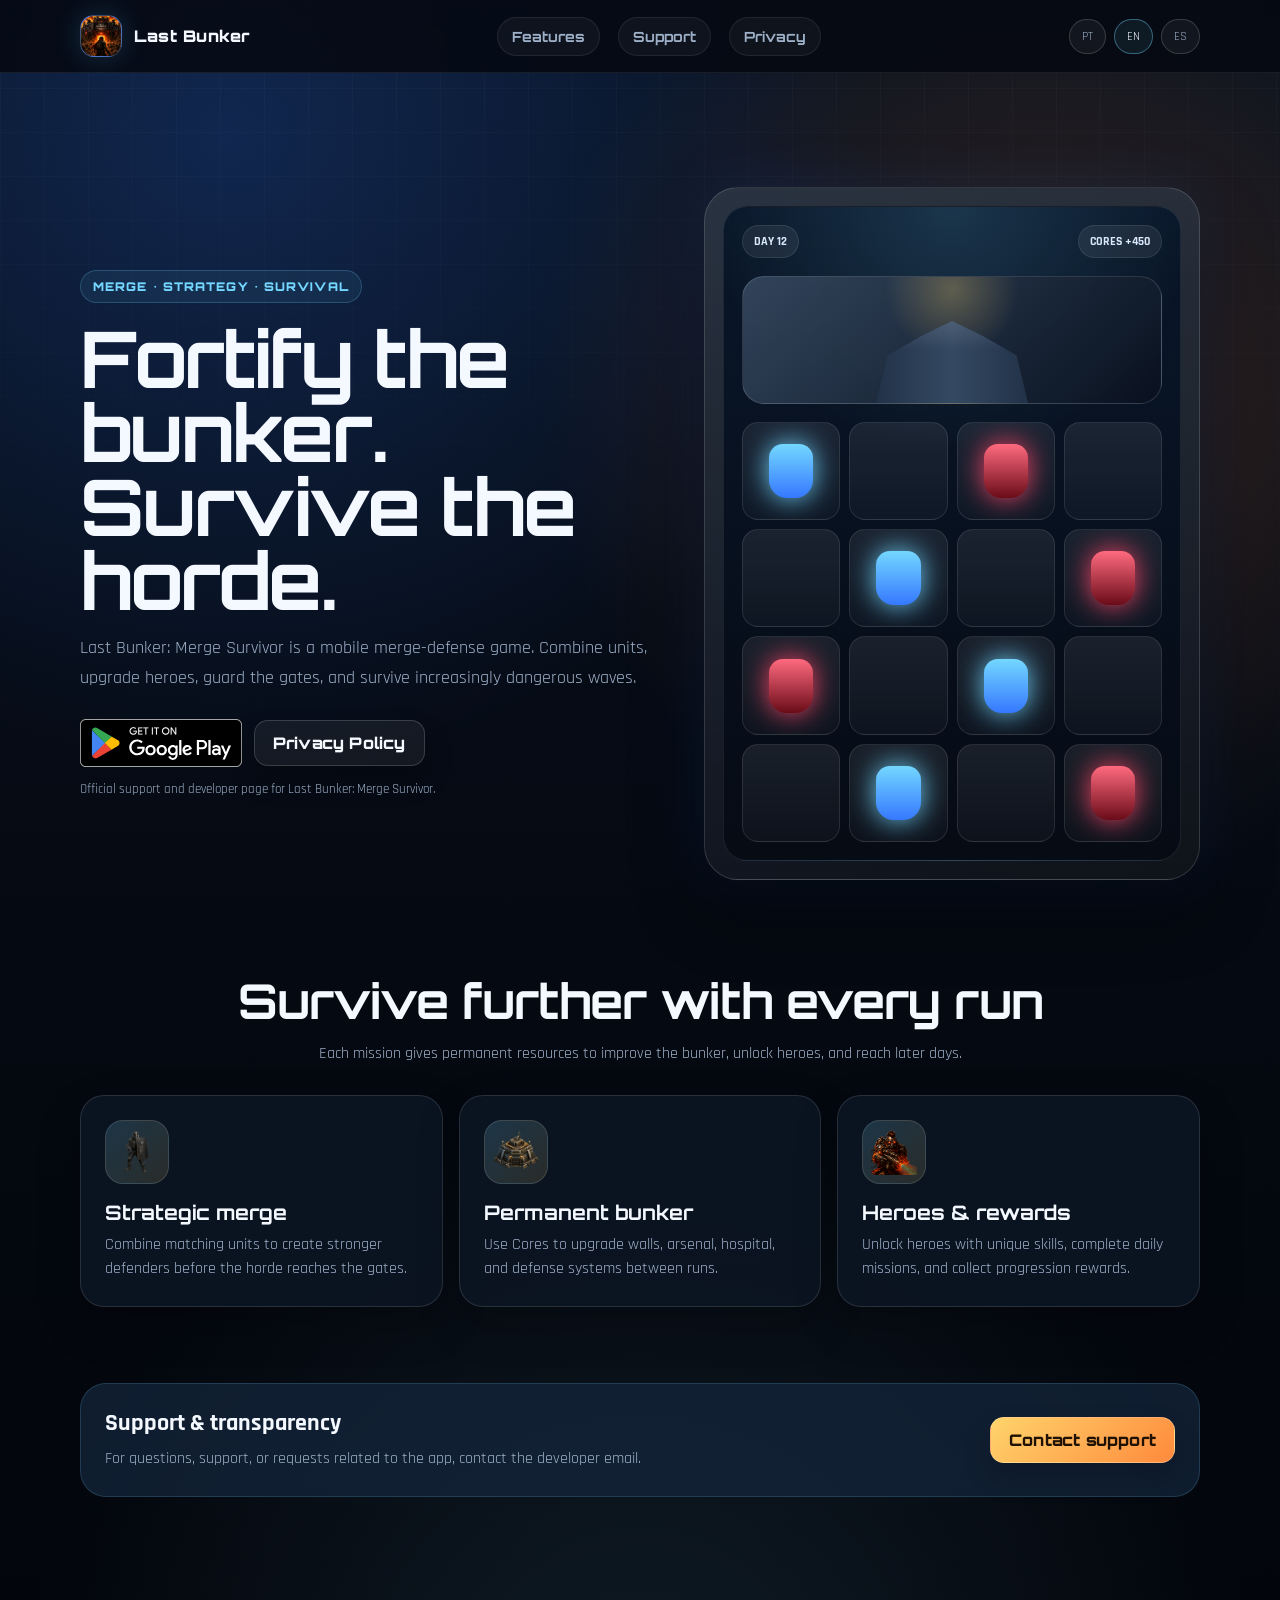
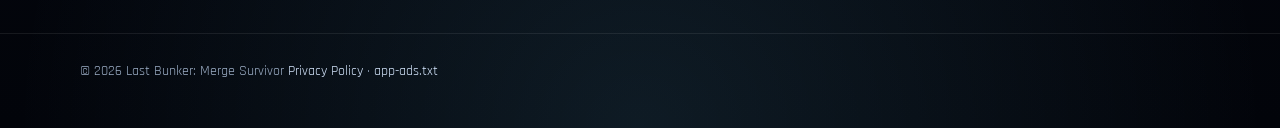
==== es/index.html @ cc48ba1b "fix vercel error" ====
<!doctype html>
<html lang="es">
<head>
  <meta charset="utf-8" />
  <meta name="viewport" content="width=device-width, initial-scale=1" />
  <title>Last Bunker: Merge Survivor</title>
  <meta name="description" content="Last Bunker: Merge Survivor es un juego móvil de defensa merge. Fortalece el búnker, mejora héroes y sobrevive olas de zombis." />
  <meta name="robots" content="index,follow" />
  <meta property="og:title" content="Last Bunker: Merge Survivor" />
  <meta property="og:description" content="Merge, estrategia y defensa de búnker contra hordas de zombis." />
  <meta property="og:type" content="website" />
  <meta name="theme-color" content="#07111f" />
  <link rel="apple-touch-icon" sizes="180x180" href="/assets/favicon/apple-touch-icon.png" />
  <link rel="icon" type="image/png" sizes="32x32" href="/assets/favicon/favicon-32x32.png" />
  <link rel="icon" type="image/png" sizes="16x16" href="/assets/favicon/favicon-16x16.png" />
  <link rel="manifest" href="/assets/favicon/site.webmanifest" />
  <link rel="shortcut icon" href="/assets/favicon/favicon.ico" />
  <link rel="canonical" href="/es" />
  <link rel="alternate" href="/" hreflang="en" />
  <link rel="alternate" href="/pt" hreflang="pt-BR" />
  <link rel="alternate" href="/es" hreflang="es" />
  <link rel="alternate" href="/" hreflang="x-default" />
  <link rel="preconnect" href="https://fonts.googleapis.com">
  <link rel="preconnect" href="https://fonts.gstatic.com" crossorigin>
  <link href="https://fonts.googleapis.com/css2?family=Orbitron:wght@500;700;900&family=Rajdhani:wght@300;400;500;600;700&display=swap" rel="stylesheet">
  <link rel="stylesheet" href="/styles/styles.css">
</head>
<body>
  <header>
    <div class="wrap nav">
      <a class="brand" href="/es">
        <span class="brand-mark" aria-hidden="true">
          <img src="/assets/ic_launcher-playstore.png" alt="Last Bunker logo">
        </span>
        <span>Last Bunker</span>
      </a>
      <nav class="nav-links" aria-label="Navegación">
        <a href="#features">Funciones</a>
        <a href="#support">Soporte</a>
        <a href="/privacy/es">Privacidad</a>
      </nav>
      <div class="lang-switcher" aria-label="Selector de idioma">
        <button type="button" class="lang-btn" data-lang="pt">PT</button>
        <button type="button" class="lang-btn" data-lang="en">EN</button>
        <button type="button" class="lang-btn active" data-lang="es">ES</button>
      </div>
    </div>
  </header>

  <main>
    <section class="hero">
      <div class="wrap hero-grid">
        <div>
          <span class="eyebrow">Merge • Estrategia • Supervivencia</span>
          <h1>Fortalece el búnker. Sobrevive a la horda.</h1>
          <p>
            Last Bunker: Merge Survivor es un juego móvil de defensa y merge. Combina unidades, mejora héroes, protege las puertas y sobrevive olas cada vez más peligrosas.
          </p>
          <div class="cta-row">
            <a class="store-badge" href="https://play.google.com/store/apps/details?id=app.lastbunker" target="_blank" rel="noopener" aria-label="Disponible en Google Play">
              <img src="/assets/GetItOnGooglePlay_Badge_Web_color_Spanish-LATAM.svg" alt="Disponible en Google Play">
            </a>
            <a class="btn" href="/privacy/es">Política de Privacidad</a>
          </div>
          <div class="store-note">
            Página oficial de soporte y desarrollador para Last Bunker: Merge Survivor.
          </div>
        </div>

        <div class="phone-card" aria-label="Vista previa del juego">
          <div class="game-ui">
            <div class="game-top">
              <span class="pill">DÍA 12</span>
              <span class="pill">NÚCLEOS +450</span>
            </div>
            <div class="bunker-panel"></div>
            <div class="grid">
              <div class="cell unit"></div><div class="cell"></div><div class="cell zombie"></div><div class="cell"></div>
              <div class="cell"></div><div class="cell unit"></div><div class="cell"></div><div class="cell zombie"></div>
              <div class="cell zombie"></div><div class="cell"></div><div class="cell unit"></div><div class="cell"></div>
              <div class="cell"></div><div class="cell unit"></div><div class="cell"></div><div class="cell zombie"></div>
            </div>
          </div>
        </div>
      </div>
    </section>

    <section class="features" id="features">
      <div class="wrap">
        <div class="section-title">
          <h2>Sobrevive más lejos en cada partida</h2>
          <p>Cada misión da recursos permanentes para mejorar el búnker, desbloquear héroes y alcanzar días más avanzados.</p>
        </div>
        <div class="cards">
          <article class="card">
            <div class="icon"><img src="/assets/guard.webp" alt="Estrategia"></div>
            <h3>Merge estratégico</h3>
            <p>Combina unidades iguales para crear defensores más fuertes antes de que la horda llegue a las puertas.</p>
          </article>
          <article class="card">
            <div class="icon"><img src="/assets/bunker_level_2.webp" alt="Búnker"></div>
            <h3>Búnker permanente</h3>
            <p>Usa Núcleos para mejorar muros, arsenal, hospital y sistemas de defesa entre partidas.</p>
          </article>
          <article class="card">
            <div class="icon"><img src="/assets/berserker.webp" alt="Héroe"></div>
            <h3>Héroes y recompensas</h3>
            <p>Desbloquea héroes con habilidades únicas, completa misiones diarias y recoge recompensas de progreso.</p>
          </article>
        </div>
      </div>
    </section>

    <section class="compliance" id="support">
      <div class="wrap">
        <div class="compliance-box">
          <div>
            <h2>Soporte y transparencia</h2>
            <p>
              Para preguntas, soporte o solicitudes relacionadas con la aplicación, contacta el correo del desarrollador.
            </p>
          </div>
          <a class="btn btn-primary" href="mailto:vitoramaromoraes@gmail.com">Contactar soporte</a>
        </div>
      </div>
    </section>
  </main>

  <footer>
    <div class="wrap foot">
      <span>© <span id="year"></span> Last Bunker: Merge Survivor</span>
      <span>
        <a href="/privacy/es">Política de Privacidad</a> ·
        <a href="/app-ads.txt">app-ads.txt</a>
      </span>
    </div>
  </footer>

  <script src="/scripts/scripts.js"></script>
</body>
</html>
---- styles/styles.css ----
:root {
  --bg: #050911;
  --panel: rgba(12, 22, 36, .86);
  --panel-2: rgba(20, 36, 58, .78);
  --text: #f4f8ff;
  --muted: #9eb0c8;
  --cyan: #74d7ff;
  --blue: #3578ff;
  --gold: #ffd46b;
  --orange: #ff8a3d;
  --danger: #ff4668;
  --line: rgba(255, 255, 255, .12);
  --shadow: 0 28px 70px rgba(0,0,0,.48);
  --font-display: 'Orbitron', sans-serif;
  --font-text: 'Rajdhani', sans-serif;
}
* { box-sizing: border-box; }
html { scroll-behavior: smooth; }
body {
  margin: 0;
  min-height: 100vh;
  font-family: var(--font-text);
  color: var(--text);
  background:
    radial-gradient(circle at 18% 8%, rgba(53, 120, 255, .22), transparent 34%),
    radial-gradient(circle at 82% 22%, rgba(255, 138, 61, .18), transparent 30%),
    radial-gradient(circle at 50% 100%, rgba(116, 215, 255, .11), transparent 34%),
    linear-gradient(180deg, #07111f 0%, var(--bg) 58%, #02040a 100%);
  overflow-x: hidden;
}
body::before {
  content: "";
  position: fixed;
  inset: 0;
  pointer-events: none;
  background-image:
    linear-gradient(rgba(255,255,255,.035) 1px, transparent 1px),
    linear-gradient(90deg, rgba(255,255,255,.035) 1px, transparent 1px);
  background-size: 44px 44px;
  mask-image: linear-gradient(to bottom, rgba(0,0,0,.75), transparent 70%);
}
a { color: inherit; text-decoration: none; }
.wrap { width: min(1120px, calc(100% - 32px)); margin: 0 auto; }
header {
  position: sticky; top: 0; z-index: 10;
  backdrop-filter: blur(14px);
  background: rgba(5, 9, 17, .86);
  border-bottom: 1px solid rgba(255,255,255,.08);
}
.nav { display: flex; align-items: center; justify-content: space-between; min-height: 72px; gap: 20px; }
.brand { display: flex; align-items: center; gap: 12px; font-weight: 900; letter-spacing: .5px; font-family: var(--font-display); }
.lang-switcher { display: flex; gap: 8px; }
.lang-btn {
  border: 1px solid rgba(255,255,255,.16);
  color: var(--muted);
  background: rgba(255,255,255,.05);
  padding: 9px 12px;
  border-radius: 999px;
  font-size: 12px;
  font-family: var(--font-text);
  cursor: pointer;
  transition: all .18s ease;
}
.lang-btn.active,
.lang-btn:hover {
  color: var(--text);
  border-color: rgba(116,215,255,.4);
  background: rgba(116,215,255,.08);
}
.brand-mark {
  position: relative;
  width: 42px; height: 42px; border-radius: 14px; display: grid; place-items: center;
  background:
    radial-gradient(circle at 50% 35%, rgba(255,212,107,.9), transparent 28%),
    linear-gradient(145deg, rgba(53,120,255,.85), rgba(7,17,31,.95));
  border: 1px solid rgba(255,255,255,.18);
  box-shadow: 0 0 28px rgba(116,215,255,.18);
  overflow: hidden;
}
.brand-mark img {
  position: relative;
  z-index: 1;
  width: 100%;
  height: 100%;
  object-fit: contain;
  display: block;
}
.brand-mark::before {
  content: "";
  position: absolute;
  top: 8px;
  left: 50%;
  transform: translateX(-50%);
  width: 20px;
  height: 22px;
  clip-path: polygon(50% 0, 92% 22%, 82% 100%, 50% 84%, 18% 100%, 8% 22%);
  background: linear-gradient(180deg, var(--gold), var(--orange));
  filter: drop-shadow(0 0 10px rgba(255,212,107,.5));
}
.nav-links { display: flex; align-items: center; gap: 18px; color: var(--muted); font-size: 14px; font-weight: 700; font-family: var(--font-display); }
.nav-links a { color: var(--muted); padding: 10px 14px; border-radius: 999px; border: 1px solid rgba(255,255,255,.08); background: rgba(255,255,255,.04); transition: border-color .18s ease, color .18s ease, background .18s ease; }
.nav-links a:hover { color: var(--text); border-color: rgba(116,215,255,.4); background: rgba(116,215,255,.08); }
main { padding: 28px 0 60px; }
.hero h1, .section-title h2, .card h3, .eyebrow, .btn { font-family: var(--font-display); }
.btn {
  display: inline-flex; align-items: center; justify-content: center; min-height: 46px;
  padding: 0 18px; border-radius: 14px; border: 1px solid rgba(255,255,255,.16);
  background: rgba(255,255,255,.06); color: var(--text); font-weight: 850; letter-spacing: .2px;
  box-shadow: 0 14px 28px rgba(0,0,0,.18);
  transition: transform .18s ease, filter .18s ease;
}
.btn-primary { background: linear-gradient(135deg, var(--gold), var(--orange)); color: #201203; border-color: rgba(255,255,255,.24); }
.btn-primary:hover { filter: brightness(1.08); transform: translateY(-1px); }
.btn:hover { transform: translateY(-1px); }
.hero { padding: 86px 0 56px; position: relative; }
.hero-grid { display: grid; grid-template-columns: 1.08fr .92fr; gap: 42px; align-items: center; }
.eyebrow {
  display: inline-flex; align-items: center; gap: 8px; color: var(--cyan);
  background: rgba(116,215,255,.08); border: 1px solid rgba(116,215,255,.22);
  padding: 8px 12px; border-radius: 999px; font-size: 12px; font-weight: 900; letter-spacing: 1.1px; text-transform: uppercase;
}
h1 { margin: 18px 0 16px; font-size: clamp(42px, 7vw, 78px); line-height: .95; letter-spacing: -2.2px; max-width: 820px; }
.hero p { margin: 0 0 26px; max-width: 660px; color: var(--muted); font-size: 18px; line-height: 1.65; }
.cta-row { display: flex; flex-wrap: wrap; gap: 12px; align-items: center; }
.store-badge img { height: 48px; display: block; }
@media (max-width: 520px) {
  .store-badge img { height: 40px; }
}
.store-note { color: var(--muted); font-size: 13px; margin-top: 14px; }
.phone-card {
  position: relative; min-height: 520px; border-radius: 34px; padding: 18px;
  background:
    linear-gradient(180deg, rgba(255,255,255,.12), rgba(255,255,255,.04)),
    linear-gradient(145deg, rgba(11, 22, 38, .94), rgba(5, 9, 17, .96));
  border: 1px solid rgba(255,255,255,.14);
  box-shadow: var(--shadow), 0 0 60px rgba(53,120,255,.15);
  overflow: hidden;
}
.phone-card::before { content: ""; position: absolute; inset: 18px; border-radius: 24px; border: 1px solid rgba(116,215,255,.16); pointer-events: none; }
.game-ui {
  position: relative; height: 100%; min-height: 484px; border-radius: 24px; padding: 18px;
  background:
    radial-gradient(circle at 50% 0%, rgba(116,215,255,.16), transparent 35%),
    linear-gradient(180deg, #091629, #060b14);
  border: 1px solid rgba(255,255,255,.08);
}
.game-top { display: flex; justify-content: space-between; gap: 12px; margin-bottom: 18px; }
.pill { border-radius: 999px; padding: 8px 11px; background: rgba(255,255,255,.07); border: 1px solid rgba(255,255,255,.09); color: #dbe9ff; font-size: 12px; font-weight: 900; }
.bunker-panel {
  border-radius: 22px; min-height: 128px;
  background:
    radial-gradient(circle at 50% 10%, rgba(255,212,107,.28), transparent 28%),
    linear-gradient(135deg, rgba(54, 73, 96, .9), rgba(9, 17, 31, .96));
  border: 1px solid rgba(255,255,255,.14); margin-bottom: 18px; position: relative; overflow: hidden;
}
.bunker-panel::before {
  content: ""; position: absolute; left: 50%; bottom: 0; width: 190px; height: 82px; transform: translateX(-50%);
  background:
    linear-gradient(180deg, rgba(255,255,255,.12), transparent 35%),
    linear-gradient(90deg, #1d2d42, #344962, #1d2d42);
  clip-path: polygon(10% 100%, 16% 42%, 34% 18%, 50% 0, 66% 18%, 84% 42%, 90% 100%);
  filter: drop-shadow(0 0 18px rgba(116,215,255,.16));
}
.grid { display: grid; grid-template-columns: repeat(4, 1fr); gap: 9px; }
.cell {
  aspect-ratio: 1; border-radius: 16px;
  background: linear-gradient(180deg, rgba(255,255,255,.08), rgba(255,255,255,.03));
  border: 1px solid rgba(255,255,255,.1); display: grid; place-items: center; position: relative; overflow: hidden;
}
.unit::before, .zombie::before { content: ""; width: 46%; height: 56%; border-radius: 14px 14px 18px 18px; display: block; filter: drop-shadow(0 0 14px currentColor); }
.unit::before { background: linear-gradient(180deg, #74d7ff, #3578ff); color: #74d7ff; }
.zombie::before { background: linear-gradient(180deg, #ff6a7f, #6a0c18); color: #ff4668; }
.features { padding: 34px 0 56px; }
.section-title { text-align: center; margin-bottom: 28px; }
.section-title h2 { font-size: clamp(30px, 4vw, 48px); margin: 0 0 10px; letter-spacing: -1px; }
.section-title p { margin: 0 auto; max-width: 700px; color: var(--muted); line-height: 1.6; }
.cards { display: grid; grid-template-columns: repeat(3, 1fr); gap: 16px; }
.card { background: var(--panel); border: 1px solid var(--line); border-radius: 24px; padding: 24px; box-shadow: 0 18px 44px rgba(0,0,0,.22); }
.icon {
  width: 64px; height: 64px; border-radius: 18px; place-items: center; margin-bottom: 16px;
  background: linear-gradient(135deg, rgba(116,215,255,.18), rgba(255,212,107,.13));
  border: 1px solid rgba(255,255,255,.12); color: var(--gold); font-size: 24px;
  padding: 8px;
}
.icon img { width: 100%; height: 100%; object-fit: contain; }
.card h3 { margin: 0 0 8px; font-size: 20px; }
.card p { margin: 0; color: var(--muted); line-height: 1.55; }
.compliance { padding: 20px 0 76px; }
.compliance-box {
  background: var(--panel-2); border: 1px solid rgba(116,215,255,.16); border-radius: 26px; padding: 24px;
  display: grid; grid-template-columns: 1fr auto; gap: 20px; align-items: center;
}
.compliance-box h2 { margin: 0 0 8px; }
.compliance-box p { margin: 0; color: var(--muted); line-height: 1.6; }
.section { background: linear-gradient(180deg, rgba(11,24,48,.96), rgba(7,16,32,.96)); border: 1px solid rgba(255,255,255,.12); border-radius: 24px; padding: 28px; margin: 18px 0; box-shadow: 0 28px 70px rgba(0,0,0,.28); }
.notice { border-left: 4px solid var(--gold); padding: 16px 18px; background: rgba(245,200,66,.08); border-radius: 14px; color: var(--muted); margin: 18px 0; }
.footer-wrap { display: flex; justify-content: space-between; align-items: center; gap: 16px; flex-wrap: wrap; }
footer { border-top: 1px solid rgba(255,255,255,.08); color: var(--muted); padding: 28px 0 48px; font-size: 14px; }
footer a { color: #d7e8ff; }
@media (max-width: 860px) {
  .hero-grid, .cards, .compliance-box { grid-template-columns: 1fr; }
  .phone-card { min-height: 470px; }
  .hero { padding-top: 58px; }
  .wrap { width: min(100%, calc(100% - 24px)); }
  .nav { flex-direction: column; align-items: stretch; gap: 12px; }
  .nav-links {
    display: flex;
    flex-wrap: wrap;
    gap: 10px;
    width: 100%;
    padding: 0;
    margin: 0;
  }
  .nav-links a {
    display: inline-flex;
    align-items: center;
    justify-content: center;
    padding: 10px 14px;
    border-radius: 999px;
    background: rgba(255,255,255,.04);
    color: var(--muted);
    font-size: 13px;
  }
  .lang-switcher {
    width: 100%;
    justify-content: flex-start;
  }
  .lang-btn { width: auto; }
  .nav .brand { width: 100%; justify-content: space-between; }
  .footer-wrap { flex-direction: column; align-items: flex-start; }
}
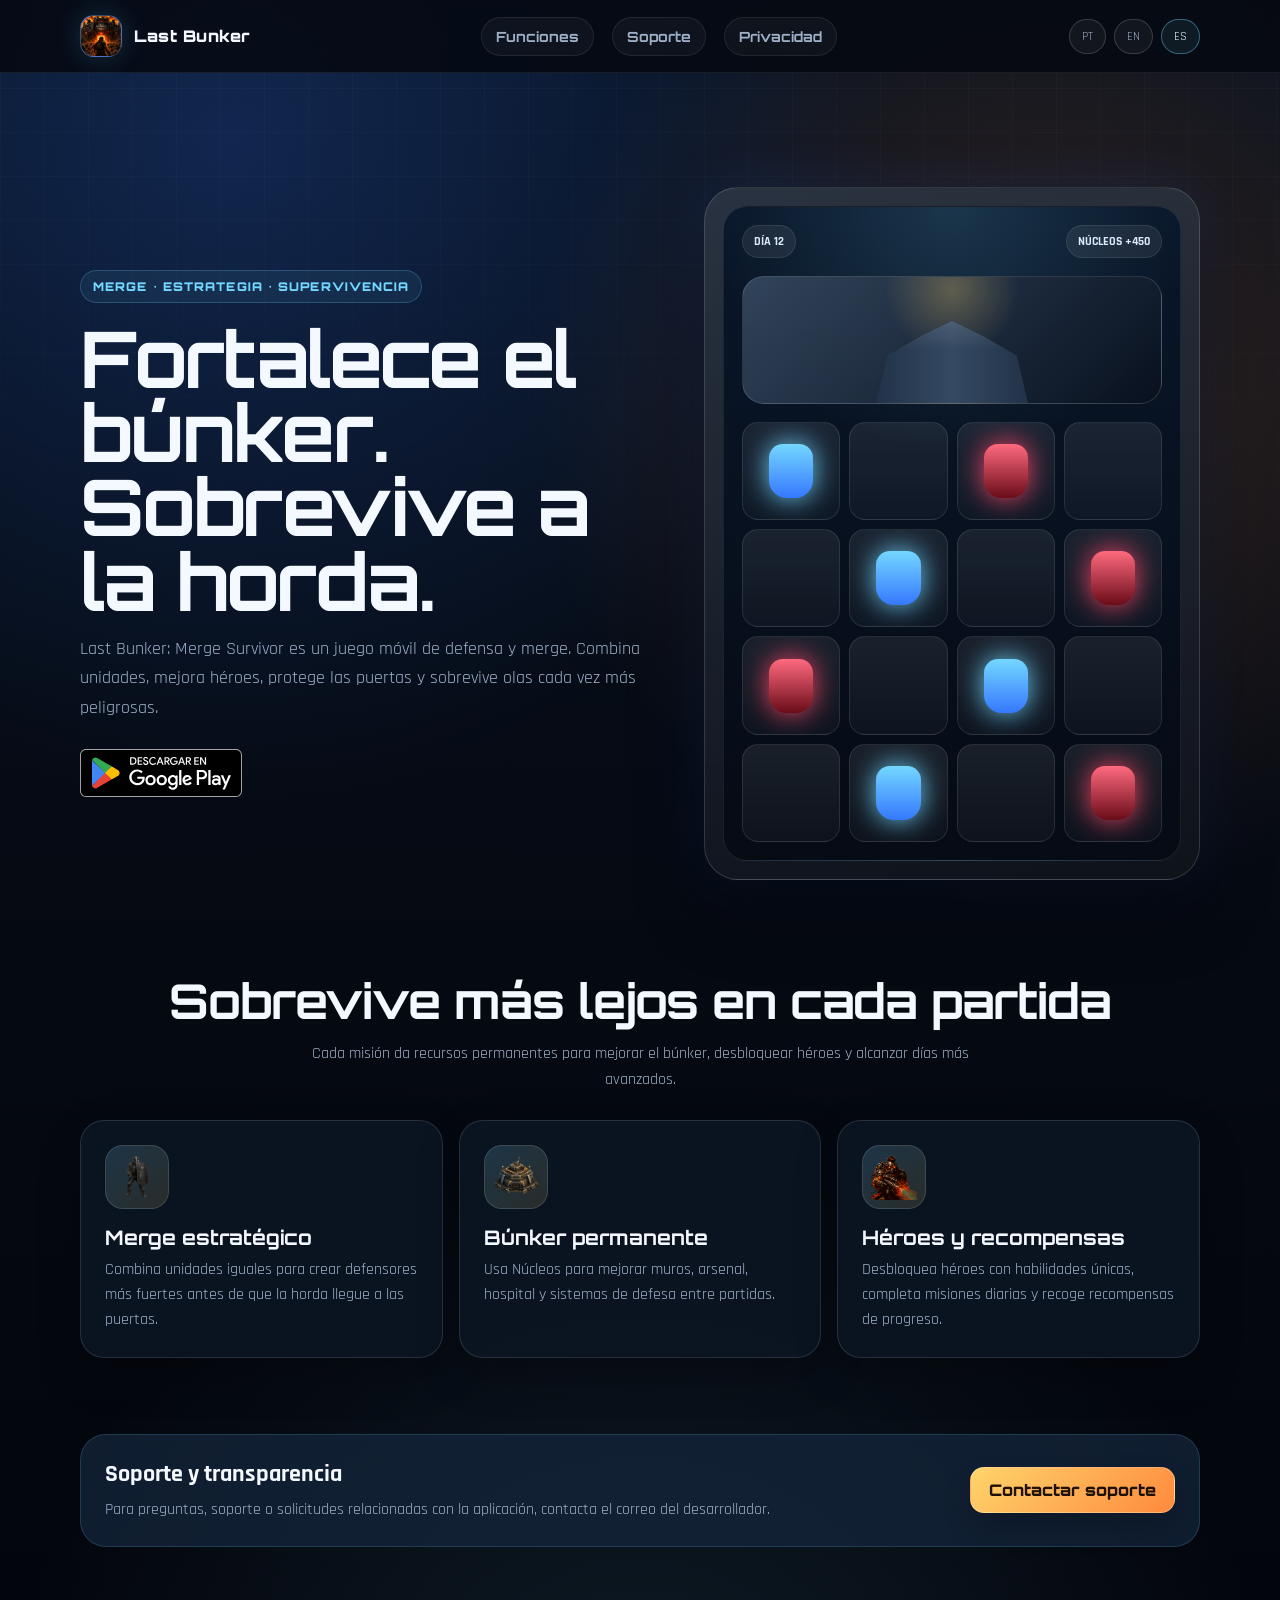
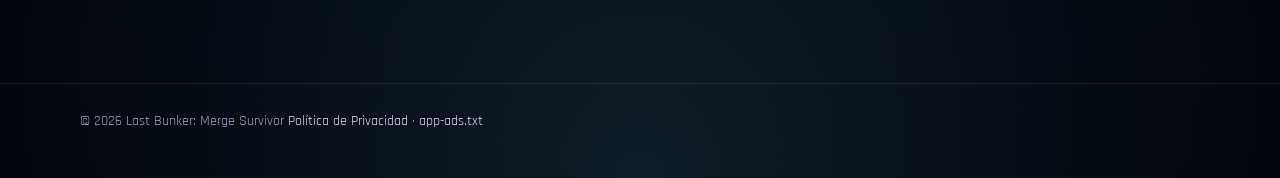
==== commit 0b3b77ec: "fixes" ====
--- a/es/index.html
+++ b/es/index.html
@@ -60,10 +60,6 @@
             <a class="store-badge" href="https://play.google.com/store/apps/details?id=app.lastbunker" target="_blank" rel="noopener" aria-label="Disponible en Google Play">
               <img src="/assets/GetItOnGooglePlay_Badge_Web_color_Spanish-LATAM.svg" alt="Disponible en Google Play">
             </a>
-            <a class="btn" href="/privacy/es">Política de Privacidad</a>
-          </div>
-          <div class="store-note">
-            Página oficial de soporte y desarrollador para Last Bunker: Merge Survivor.
           </div>
         </div>
 
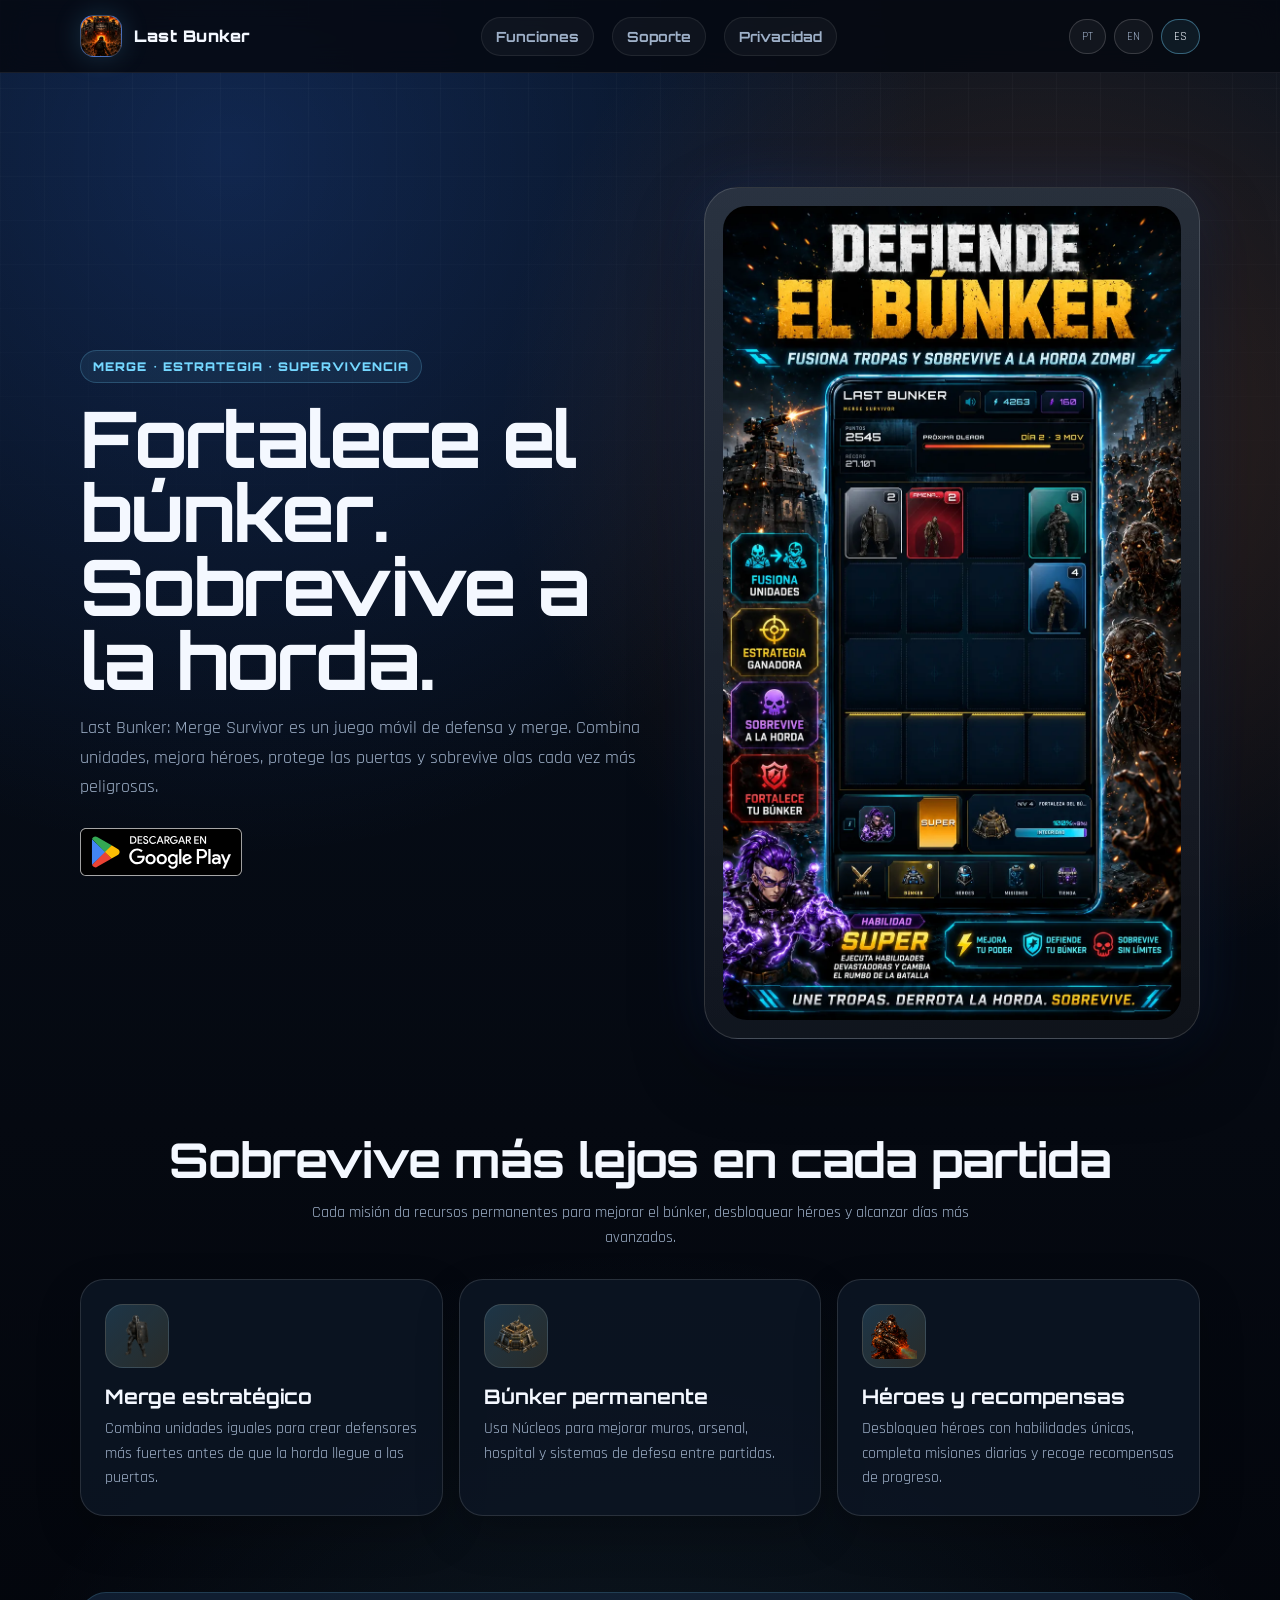
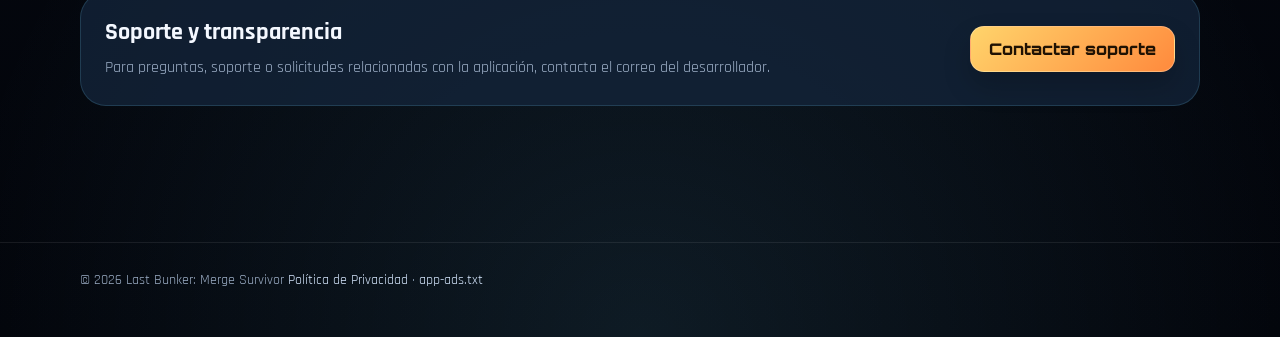
==== commit fe138f83: "new images" ====
--- a/es/index.html
+++ b/es/index.html
@@ -64,19 +64,7 @@
         </div>
 
         <div class="phone-card" aria-label="Vista previa del juego">
-          <div class="game-ui">
-            <div class="game-top">
-              <span class="pill">DÍA 12</span>
-              <span class="pill">NÚCLEOS +450</span>
-            </div>
-            <div class="bunker-panel"></div>
-            <div class="grid">
-              <div class="cell unit"></div><div class="cell"></div><div class="cell zombie"></div><div class="cell"></div>
-              <div class="cell"></div><div class="cell unit"></div><div class="cell"></div><div class="cell zombie"></div>
-              <div class="cell zombie"></div><div class="cell"></div><div class="cell unit"></div><div class="cell"></div>
-              <div class="cell"></div><div class="cell unit"></div><div class="cell"></div><div class="cell zombie"></div>
-            </div>
-          </div>
+            <img src="/assets/screenshots/es.webp" alt="Captura de pantalla del juego">
         </div>
       </div>
     </section>
--- a/styles/styles.css
+++ b/styles/styles.css
@@ -136,40 +136,14 @@
   box-shadow: var(--shadow), 0 0 60px rgba(53,120,255,.15);
   overflow: hidden;
 }
-.phone-card::before { content: ""; position: absolute; inset: 18px; border-radius: 24px; border: 1px solid rgba(116,215,255,.16); pointer-events: none; }
-.game-ui {
-  position: relative; height: 100%; min-height: 484px; border-radius: 24px; padding: 18px;
-  background:
-    radial-gradient(circle at 50% 0%, rgba(116,215,255,.16), transparent 35%),
-    linear-gradient(180deg, #091629, #060b14);
-  border: 1px solid rgba(255,255,255,.08);
-}
-.game-top { display: flex; justify-content: space-between; gap: 12px; margin-bottom: 18px; }
-.pill { border-radius: 999px; padding: 8px 11px; background: rgba(255,255,255,.07); border: 1px solid rgba(255,255,255,.09); color: #dbe9ff; font-size: 12px; font-weight: 900; }
-.bunker-panel {
-  border-radius: 22px; min-height: 128px;
-  background:
-    radial-gradient(circle at 50% 10%, rgba(255,212,107,.28), transparent 28%),
-    linear-gradient(135deg, rgba(54, 73, 96, .9), rgba(9, 17, 31, .96));
-  border: 1px solid rgba(255,255,255,.14); margin-bottom: 18px; position: relative; overflow: hidden;
-}
-.bunker-panel::before {
-  content: ""; position: absolute; left: 50%; bottom: 0; width: 190px; height: 82px; transform: translateX(-50%);
-  background:
-    linear-gradient(180deg, rgba(255,255,255,.12), transparent 35%),
-    linear-gradient(90deg, #1d2d42, #344962, #1d2d42);
-  clip-path: polygon(10% 100%, 16% 42%, 34% 18%, 50% 0, 66% 18%, 84% 42%, 90% 100%);
-  filter: drop-shadow(0 0 18px rgba(116,215,255,.16));
-}
-.grid { display: grid; grid-template-columns: repeat(4, 1fr); gap: 9px; }
-.cell {
-  aspect-ratio: 1; border-radius: 16px;
-  background: linear-gradient(180deg, rgba(255,255,255,.08), rgba(255,255,255,.03));
-  border: 1px solid rgba(255,255,255,.1); display: grid; place-items: center; position: relative; overflow: hidden;
-}
-.unit::before, .zombie::before { content: ""; width: 46%; height: 56%; border-radius: 14px 14px 18px 18px; display: block; filter: drop-shadow(0 0 14px currentColor); }
-.unit::before { background: linear-gradient(180deg, #74d7ff, #3578ff); color: #74d7ff; }
-.zombie::before { background: linear-gradient(180deg, #ff6a7f, #6a0c18); color: #ff4668; }
+.phone-card img {
+  position: relative; border-radius: 24px;
+  z-index: 1;
+  width: 100%;
+  height: 100%;
+  object-fit: contain;
+  display: block;
+}
 .features { padding: 34px 0 56px; }
 .section-title { text-align: center; margin-bottom: 28px; }
 .section-title h2 { font-size: clamp(30px, 4vw, 48px); margin: 0 0 10px; letter-spacing: -1px; }
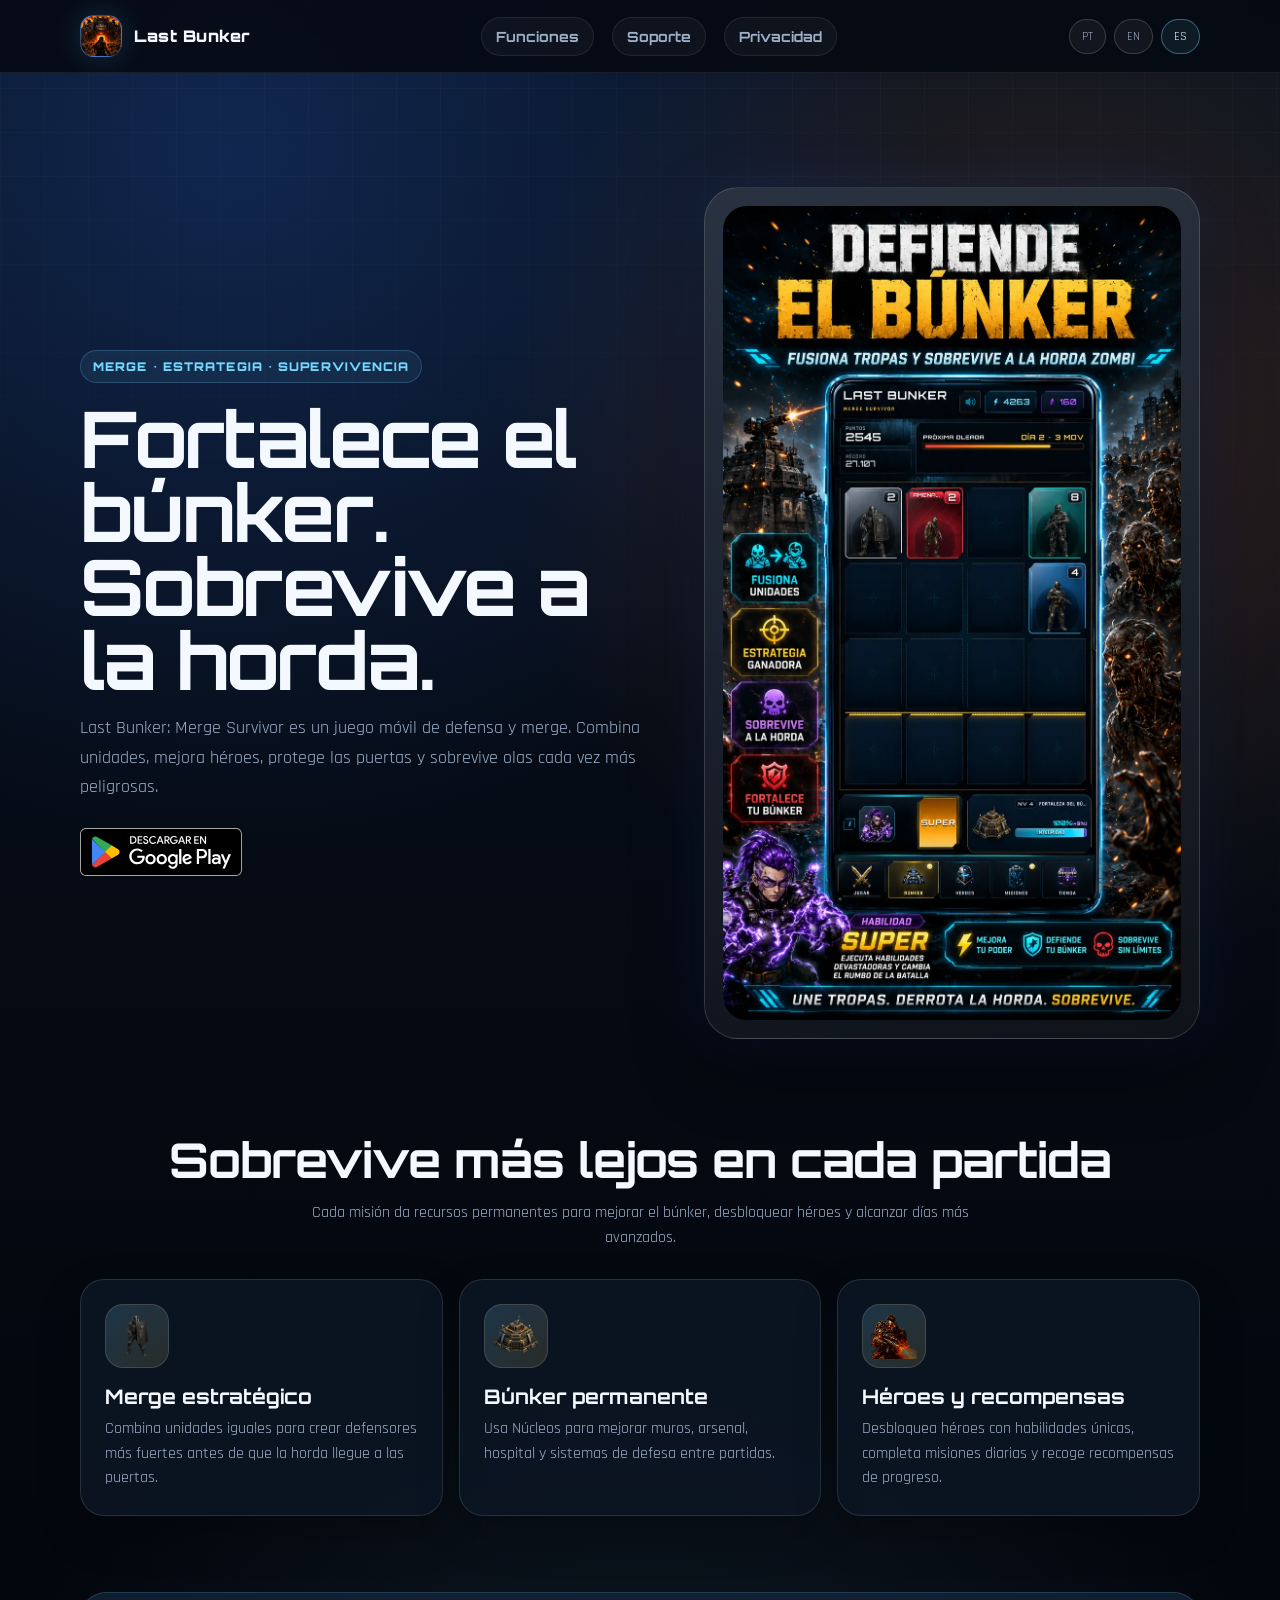
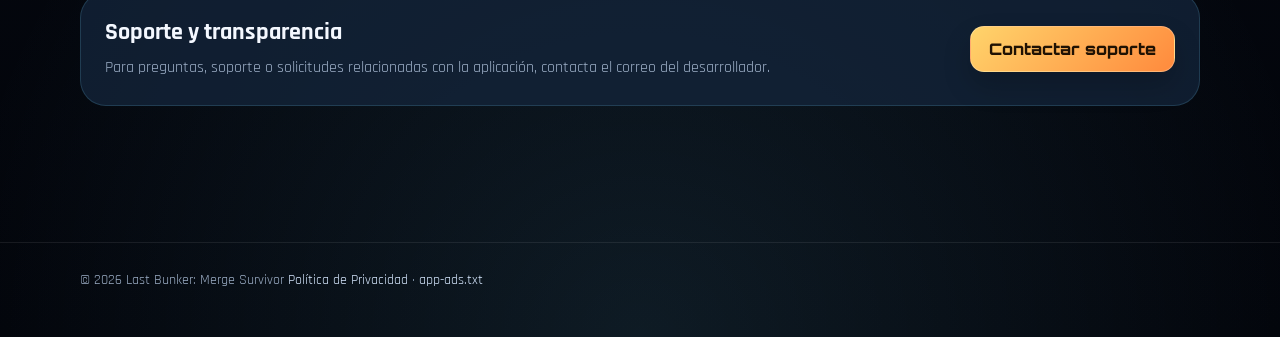
==== commit f171d9c6: "compress imagens" ====
--- a/es/index.html
+++ b/es/index.html
@@ -30,7 +30,7 @@
     <div class="wrap nav">
       <a class="brand" href="/es">
         <span class="brand-mark" aria-hidden="true">
-          <img src="/assets/ic_launcher-playstore.png" alt="Last Bunker logo">
+          <img src="/assets/ic_launcher-playstore.webp" alt="Last Bunker logo">
         </span>
         <span>Last Bunker</span>
       </a>
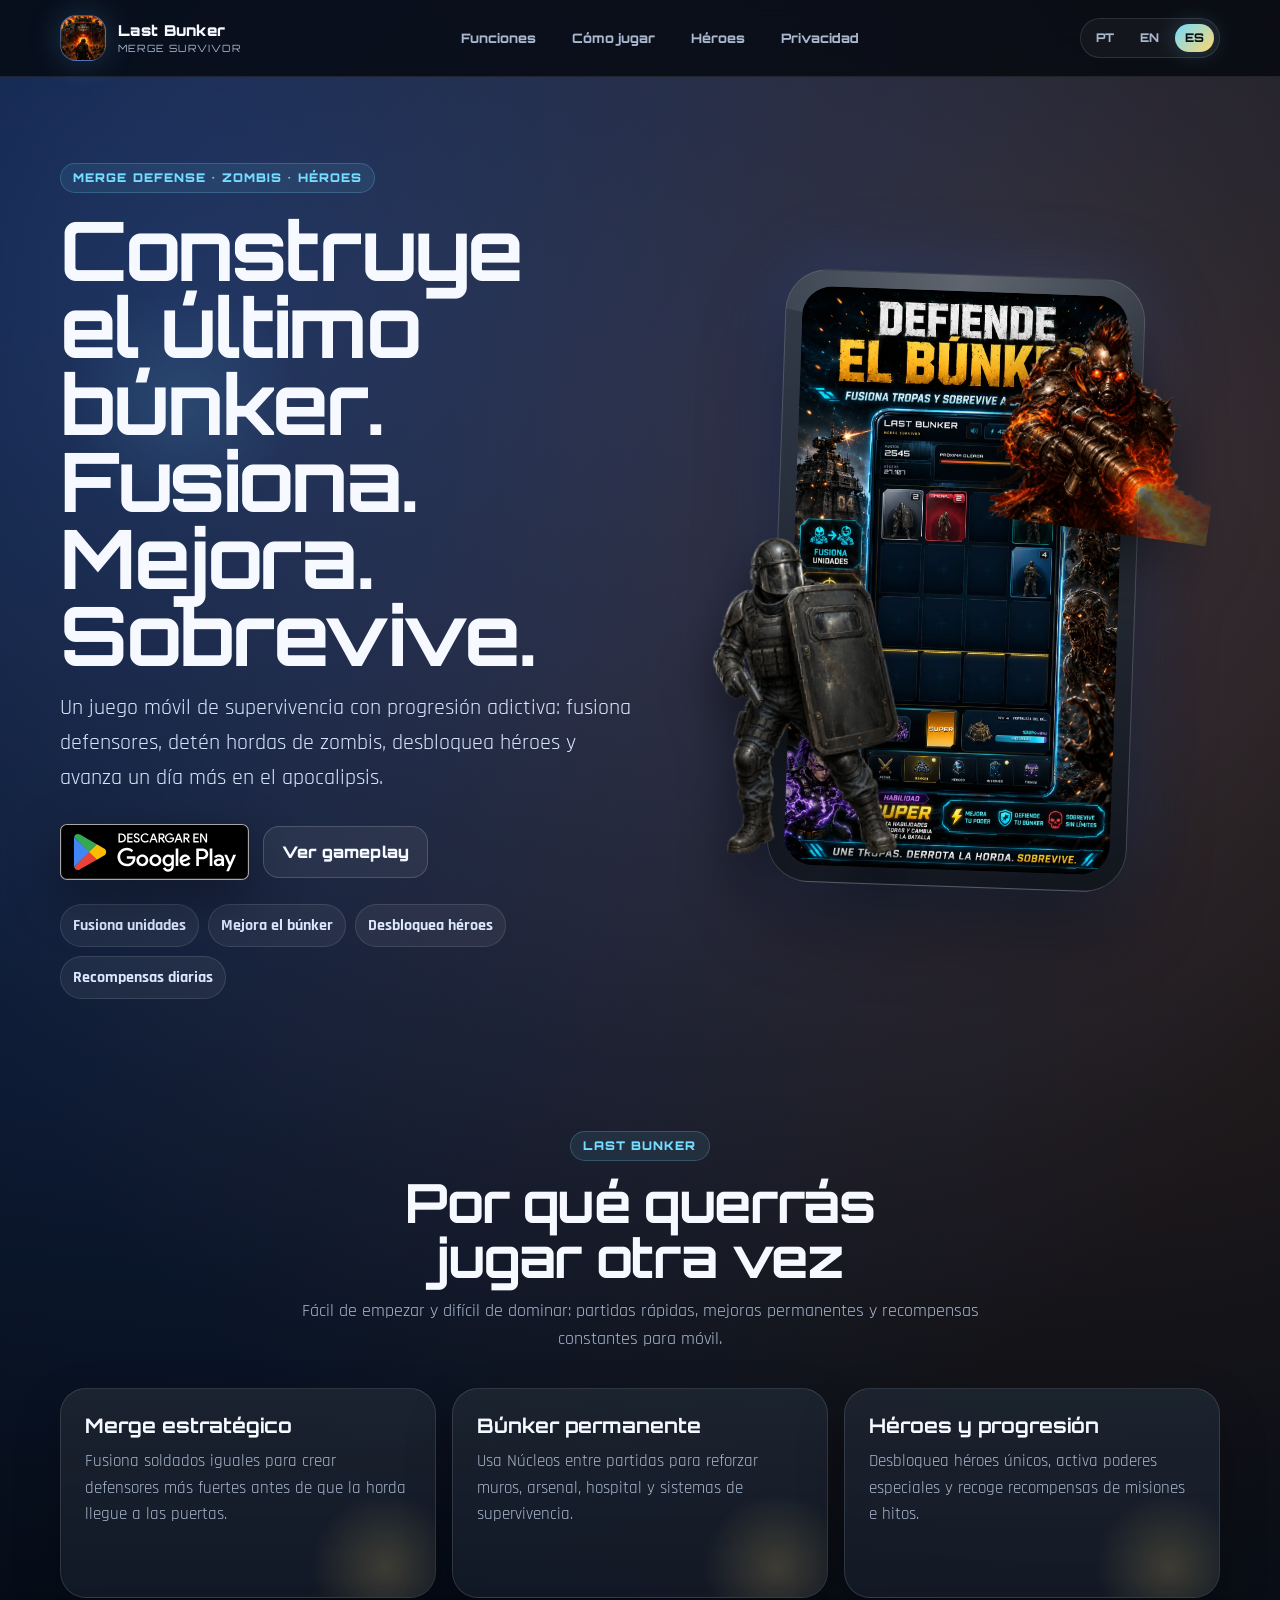
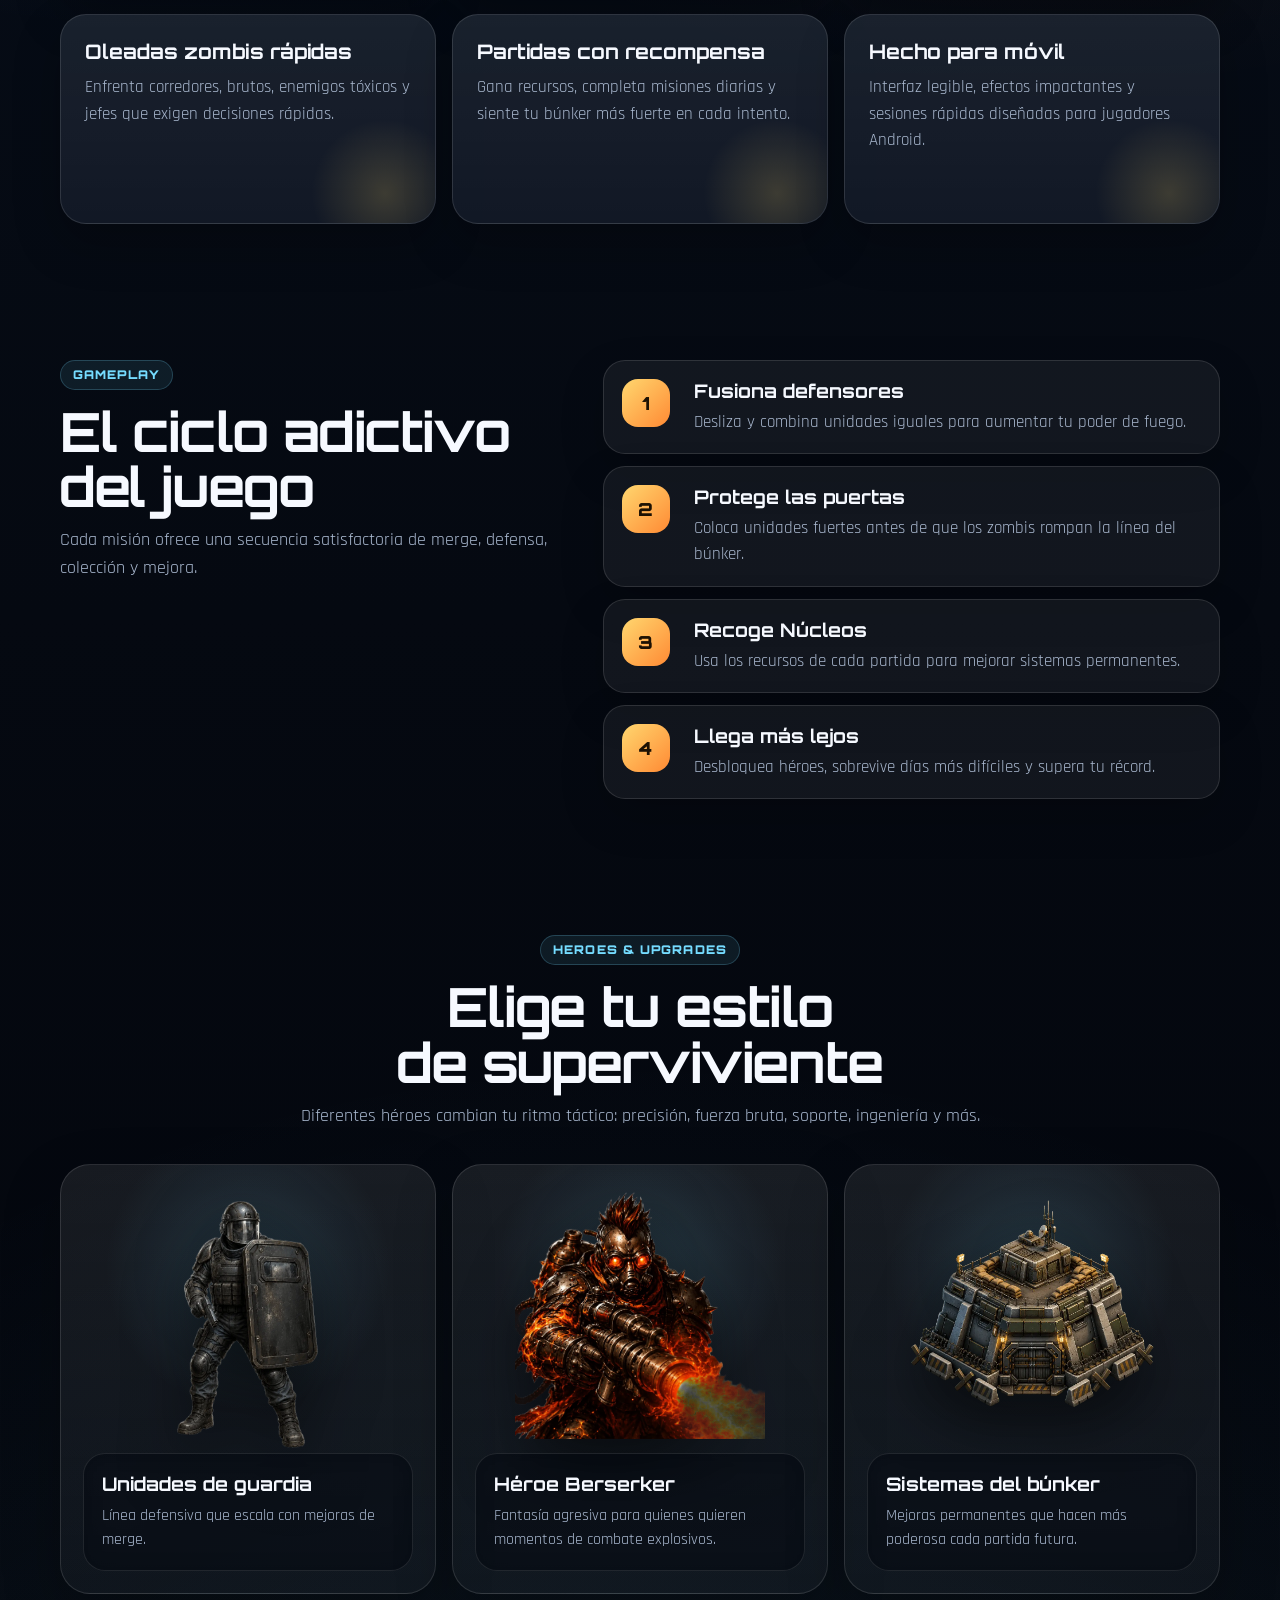
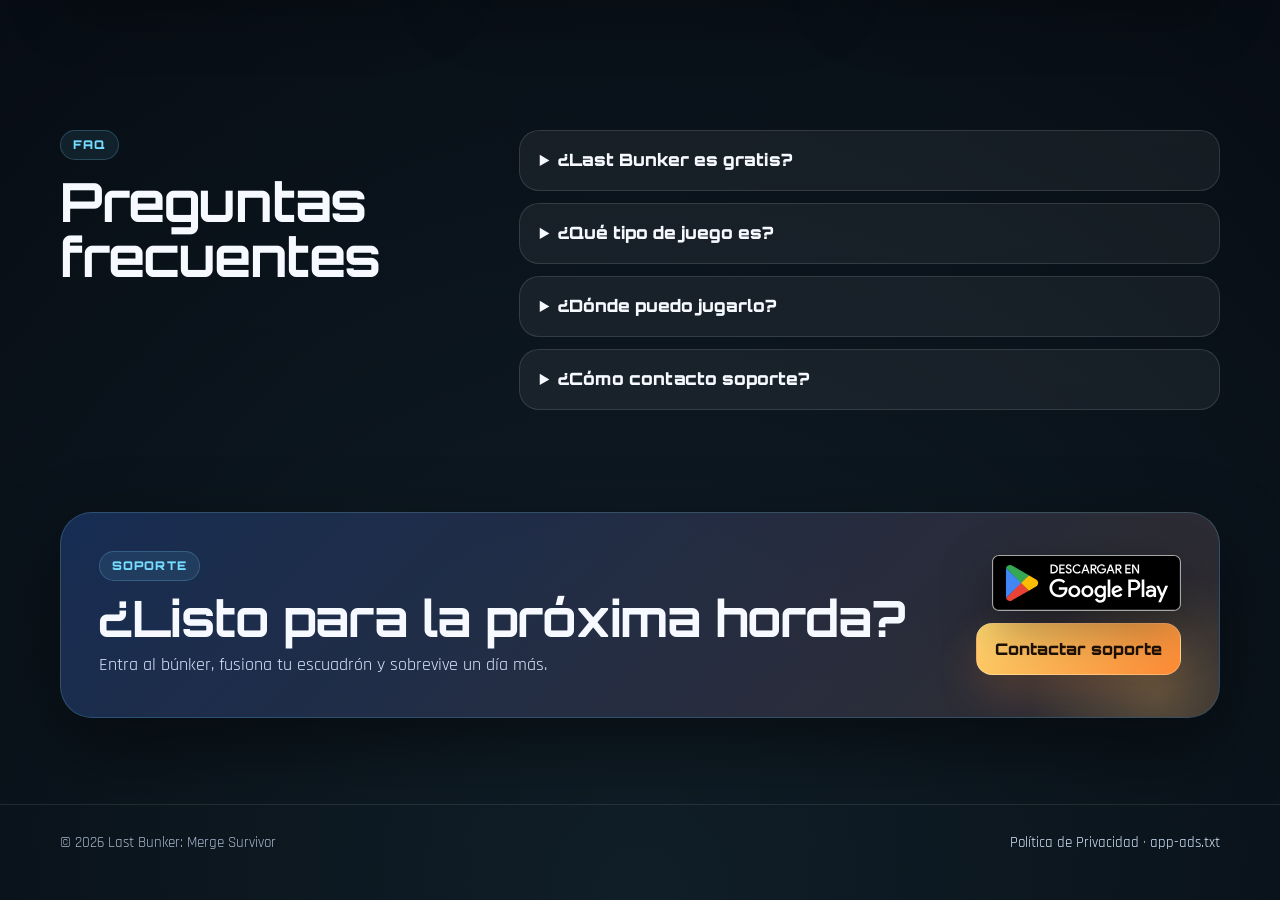
==== commit 777e5c75: "new UX" ====
--- a/es/index.html
+++ b/es/index.html
@@ -3,108 +3,214 @@
 <head>
   <meta charset="utf-8" />
   <meta name="viewport" content="width=device-width, initial-scale=1" />
-  <title>Last Bunker: Merge Survivor</title>
-  <meta name="description" content="Last Bunker: Merge Survivor es un juego móvil de defensa merge. Fortalece el búnker, mejora héroes y sobrevive olas de zombis." />
-  <meta name="robots" content="index,follow" />
-  <meta property="og:title" content="Last Bunker: Merge Survivor" />
-  <meta property="og:description" content="Merge, estrategia y defensa de búnker contra hordas de zombis." />
-  <meta property="og:type" content="website" />
+  <meta name="robots" content="index,follow,max-image-preview:large,max-snippet:-1,max-video-preview:-1" />
   <meta name="theme-color" content="#07111f" />
+  <meta name="color-scheme" content="dark" />
+  <link rel="preconnect" href="https://fonts.googleapis.com">
+  <link rel="preconnect" href="https://fonts.gstatic.com" crossorigin>
+  <link href="https://fonts.googleapis.com/css2?family=Orbitron:wght@500;700;900&family=Rajdhani:wght@400;500;600;700&display=swap" rel="stylesheet">
   <link rel="apple-touch-icon" sizes="180x180" href="/assets/favicon/apple-touch-icon.png" />
   <link rel="icon" type="image/png" sizes="32x32" href="/assets/favicon/favicon-32x32.png" />
   <link rel="icon" type="image/png" sizes="16x16" href="/assets/favicon/favicon-16x16.png" />
   <link rel="manifest" href="/assets/favicon/site.webmanifest" />
   <link rel="shortcut icon" href="/assets/favicon/favicon.ico" />
-  <link rel="canonical" href="/es" />
-  <link rel="alternate" href="/" hreflang="en" />
-  <link rel="alternate" href="/pt" hreflang="pt-BR" />
-  <link rel="alternate" href="/es" hreflang="es" />
-  <link rel="alternate" href="/" hreflang="x-default" />
-  <link rel="preconnect" href="https://fonts.googleapis.com">
-  <link rel="preconnect" href="https://fonts.gstatic.com" crossorigin>
-  <link href="https://fonts.googleapis.com/css2?family=Orbitron:wght@500;700;900&family=Rajdhani:wght@300;400;500;600;700&display=swap" rel="stylesheet">
   <link rel="stylesheet" href="/styles/styles.css">
+  <title>Last Bunker: Merge Survivor — Juego de Merge, Defensa y Zombis</title>
+  <meta name="description" content="Juega Last Bunker: Merge Survivor, un juego móvil de merge, defensa de búnker y supervivencia zombi. Fusiona soldados, mejora héroes y sobrevive oleadas." />
+  <meta name="keywords" content="Last Bunker, merge survivor, zombie game, bunker defense, merge defense, tower defense, mobile game, Android game" />
+  <link rel="canonical" href="https://last-bunker-privacy.vercel.app/es" />
+  <link rel="alternate" href="https://last-bunker-privacy.vercel.app/" hreflang="en" />
+  <link rel="alternate" href="https://last-bunker-privacy.vercel.app/pt" hreflang="pt-BR" />
+  <link rel="alternate" href="https://last-bunker-privacy.vercel.app/es" hreflang="es" />
+  <link rel="alternate" href="https://last-bunker-privacy.vercel.app/" hreflang="x-default" />
+  <meta property="og:site_name" content="Last Bunker: Merge Survivor" />
+  <meta property="og:title" content="Last Bunker: Merge Survivor — Juego de Merge, Defensa y Zombis" />
+  <meta property="og:description" content="Un juego móvil de merge y defensa: fortalece el búnker, fusiona defensores y sobrevive hordas zombis." />
+  <meta property="og:type" content="website" />
+  <meta property="og:url" content="https://last-bunker-privacy.vercel.app/es" />
+  <meta property="og:image" content="https://last-bunker-privacy.vercel.app/assets/og-image.webp" />
+  <meta property="og:image:width" content="1200" />
+  <meta property="og:image:height" content="630" />
+  <meta name="twitter:card" content="summary_large_image" />
+  <meta name="twitter:title" content="Last Bunker: Merge Survivor — Juego de Merge, Defensa y Zombis" />
+  <meta name="twitter:description" content="Un juego móvil de merge y defensa: fortalece el búnker, fusiona defensores y sobrevive hordas zombis." />
+  <meta name="twitter:image" content="https://last-bunker-privacy.vercel.app/assets/og-image.webp" />
+  <script type="application/ld+json">{"@context":"https://schema.org","@graph":[{"@type":"VideoGame","name":"Last Bunker: Merge Survivor","url":"https://last-bunker-privacy.vercel.app/es","image":"https://last-bunker-privacy.vercel.app/assets/og-image.webp","applicationCategory":"GameApplication","operatingSystem":"Android","genre":["Merge","Tower defense","Zombie survival","Strategy"],"description":"Juega Last Bunker: Merge Survivor, un juego móvil de merge, defensa de búnker y supervivencia zombi. Fusiona soldados, mejora héroes y sobrevive oleadas.","offers":{"@type":"Offer","price":"0","priceCurrency":"USD"},"publisher":{"@type":"Person","name":"Vitor Sousa","email":"vitoramaromoraes@gmail.com"}},{"@type":"FAQPage","mainEntity":[{"@type":"Question","name":"¿Last Bunker es gratis?","acceptedAnswer":{"@type":"Answer","text":"El juego está diseñado como un juego móvil gratuito con recompensas opcionales y compras dentro de la app."}},{"@type":"Question","name":"¿Qué tipo de juego es?","acceptedAnswer":{"@type":"Answer","text":"Mezcla mecánicas de merge puzzle, tower defense, supervivencia zombi y progresión permanente."}},{"@type":"Question","name":"¿Dónde puedo jugarlo?","acceptedAnswer":{"@type":"Answer","text":"La versión Android está enlazada a Google Play. La disponibilidad puede variar según el país."}},{"@type":"Question","name":"¿Cómo contacto soporte?","acceptedAnswer":{"@type":"Answer","text":"Usa el correo del desarrollador en la sección de soporte o en la política de privacidad."}}]},{"@type":"WebSite","name":"Last Bunker: Merge Survivor","url":"https://last-bunker-privacy.vercel.app/"},{"@type":"Organization","name":"Last Bunker","url":"https://last-bunker-privacy.vercel.app/","email":"vitoramaromoraes@gmail.com","logo":"https://last-bunker-privacy.vercel.app/assets/ic_launcher-playstore.webp"}]}</script>
 </head>
 <body>
-  <header>
+  <a class="skip-link" href="#main">Skip to content</a>
+  <header class="site-header">
     <div class="wrap nav">
-      <a class="brand" href="/es">
-        <span class="brand-mark" aria-hidden="true">
-          <img src="/assets/ic_launcher-playstore.webp" alt="Last Bunker logo">
-        </span>
-        <span>Last Bunker</span>
+      <a class="brand" href="/es" aria-label="Last Bunker home">
+        <span class="brand-mark" aria-hidden="true"><img src="/assets/ic_launcher-playstore.webp" alt=""></span>
+        <span><strong>Last Bunker</strong><small>Merge Survivor</small></span>
       </a>
-      <nav class="nav-links" aria-label="Navegación">
+      <nav class="nav-links" aria-label="Navigation">
         <a href="#features">Funciones</a>
-        <a href="#support">Soporte</a>
+        <a href="#how">Cómo jugar</a>
+        <a href="#heroes">Héroes</a>
         <a href="/privacy/es">Privacidad</a>
       </nav>
-      <div class="lang-switcher" aria-label="Selector de idioma">
-        <button type="button" class="lang-btn" data-lang="pt">PT</button>
-        <button type="button" class="lang-btn" data-lang="en">EN</button>
+      <div class="lang-switcher" aria-label="Language selector">
+        <button type="button" class="lang-btn " data-lang="pt">PT</button>
+        <button type="button" class="lang-btn " data-lang="en">EN</button>
         <button type="button" class="lang-btn active" data-lang="es">ES</button>
       </div>
     </div>
   </header>
 
-  <main>
-    <section class="hero">
+  <main id="main">
+    <section class="hero section-hero">
+      <div class="hero-orb hero-orb-a" aria-hidden="true"></div>
+      <div class="hero-orb hero-orb-b" aria-hidden="true"></div>
       <div class="wrap hero-grid">
-        <div>
-          <span class="eyebrow">Merge • Estrategia • Supervivencia</span>
-          <h1>Fortalece el búnker. Sobrevive a la horda.</h1>
-          <p>
-            Last Bunker: Merge Survivor es un juego móvil de defensa y merge. Combina unidades, mejora héroes, protege las puertas y sobrevive olas cada vez más peligrosas.
-          </p>
+        <div class="hero-copy reveal">
+          <span class="eyebrow">Merge Defense • Zombis • Héroes</span>
+          <h1>Construye el último búnker. Fusiona. Mejora. Sobrevive.</h1>
+          <p class="hero-lead">Un juego móvil de supervivencia con progresión adictiva: fusiona defensores, detén hordas de zombis, desbloquea héroes y avanza un día más en el apocalipsis.</p>
           <div class="cta-row">
-            <a class="store-badge" href="https://play.google.com/store/apps/details?id=app.lastbunker" target="_blank" rel="noopener" aria-label="Disponible en Google Play">
-              <img src="/assets/GetItOnGooglePlay_Badge_Web_color_Spanish-LATAM.svg" alt="Disponible en Google Play">
+            <a class="store-badge pulse" href="https://play.google.com/store/apps/details?id=app.lastbunker" target="_blank" rel="noopener sponsored" aria-label="Jugar en Google Play">
+              <img src="/assets/GetItOnGooglePlay_Badge_Web_color_Spanish-LATAM.svg" alt="Jugar en Google Play" width="646" height="192">
             </a>
-          </div>
-        </div>
-
-        <div class="phone-card" aria-label="Vista previa del juego">
-            <img src="/assets/screenshots/es.webp" alt="Captura de pantalla del juego">
-        </div>
-      </div>
-    </section>
-
-    <section class="features" id="features">
+            <a class="btn btn-ghost" href="#how">Ver gameplay</a>
+          </div>
+          <div class="proof-strip" aria-label="Gameplay highlights">
+            <span>Fusiona unidades</span><span>Mejora el búnker</span><span>Desbloquea héroes</span><span>Recompensas diarias</span>
+          </div>
+        </div>
+        <div class="hero-visual reveal">
+          <div class="phone-card" aria-label="Captura del juego mostrando gameplay de merge y defensa">
+            <img src="/assets/screenshots/es.webp" alt="Captura del juego mostrando gameplay de merge y defensa" fetchpriority="high" decoding="async">
+          </div>
+          <img class="floating-character floating-guard" src="/assets/guard.webp" alt="" aria-hidden="true" loading="eager" decoding="async">
+          <img class="floating-character floating-berserker" src="/assets/berserker.webp" alt="" aria-hidden="true" loading="eager" decoding="async">
+        </div>
+      </div>
+    </section>
+
+    <section class="features premium-section" id="features">
       <div class="wrap">
-        <div class="section-title">
-          <h2>Sobrevive más lejos en cada partida</h2>
-          <p>Cada misión da recursos permanentes para mejorar el búnker, desbloquear héroes y alcanzar días más avanzados.</p>
-        </div>
-        <div class="cards">
-          <article class="card">
-            <div class="icon"><img src="/assets/guard.webp" alt="Estrategia"></div>
+        <div class="section-title reveal">
+          <span class="kicker">Last Bunker</span>
+          <h2>Por qué querrás jugar otra vez</h2>
+          <p>Fácil de empezar y difícil de dominar: partidas rápidas, mejoras permanentes y recompensas constantes para móvil.</p>
+        </div>
+        <div class="feature-grid">
+          <article class="feature-card reveal">
+            <span class="feature-glow" aria-hidden="true"></span>
             <h3>Merge estratégico</h3>
-            <p>Combina unidades iguales para crear defensores más fuertes antes de que la horda llegue a las puertas.</p>
-          </article>
-          <article class="card">
-            <div class="icon"><img src="/assets/bunker_level_2.webp" alt="Búnker"></div>
+            <p>Fusiona soldados iguales para crear defensores más fuertes antes de que la horda llegue a las puertas.</p>
+          </article>
+          <article class="feature-card reveal">
+            <span class="feature-glow" aria-hidden="true"></span>
             <h3>Búnker permanente</h3>
-            <p>Usa Núcleos para mejorar muros, arsenal, hospital y sistemas de defesa entre partidas.</p>
-          </article>
-          <article class="card">
-            <div class="icon"><img src="/assets/berserker.webp" alt="Héroe"></div>
-            <h3>Héroes y recompensas</h3>
-            <p>Desbloquea héroes con habilidades únicas, completa misiones diarias y recoge recompensas de progreso.</p>
-          </article>
-        </div>
-      </div>
-    </section>
-
-    <section class="compliance" id="support">
+            <p>Usa Núcleos entre partidas para reforzar muros, arsenal, hospital y sistemas de supervivencia.</p>
+          </article>
+          <article class="feature-card reveal">
+            <span class="feature-glow" aria-hidden="true"></span>
+            <h3>Héroes y progresión</h3>
+            <p>Desbloquea héroes únicos, activa poderes especiales y recoge recompensas de misiones e hitos.</p>
+          </article>
+          <article class="feature-card reveal">
+            <span class="feature-glow" aria-hidden="true"></span>
+            <h3>Oleadas zombis rápidas</h3>
+            <p>Enfrenta corredores, brutos, enemigos tóxicos y jefes que exigen decisiones rápidas.</p>
+          </article>
+          <article class="feature-card reveal">
+            <span class="feature-glow" aria-hidden="true"></span>
+            <h3>Partidas con recompensa</h3>
+            <p>Gana recursos, completa misiones diarias y siente tu búnker más fuerte en cada intento.</p>
+          </article>
+          <article class="feature-card reveal">
+            <span class="feature-glow" aria-hidden="true"></span>
+            <h3>Hecho para móvil</h3>
+            <p>Interfaz legible, efectos impactantes y sesiones rápidas diseñadas para jugadores Android.</p>
+          </article>
+        </div>
+      </div>
+    </section>
+
+    <section class="how premium-section" id="how">
+      <div class="wrap split-section">
+        <div class="section-title left reveal">
+          <span class="kicker">Gameplay</span>
+          <h2>El ciclo adictivo del juego</h2>
+          <p>Cada misión ofrece una secuencia satisfactoria de merge, defensa, colección y mejora.</p>
+        </div>
+        <div class="steps-grid">
+          <article class="step-card reveal">
+            <span>1</span>
+            <div><h3>Fusiona defensores</h3><p>Desliza y combina unidades iguales para aumentar tu poder de fuego.</p></div>
+          </article>
+          <article class="step-card reveal">
+            <span>2</span>
+            <div><h3>Protege las puertas</h3><p>Coloca unidades fuertes antes de que los zombis rompan la línea del búnker.</p></div>
+          </article>
+          <article class="step-card reveal">
+            <span>3</span>
+            <div><h3>Recoge Núcleos</h3><p>Usa los recursos de cada partida para mejorar sistemas permanentes.</p></div>
+          </article>
+          <article class="step-card reveal">
+            <span>4</span>
+            <div><h3>Llega más lejos</h3><p>Desbloquea héroes, sobrevive días más difíciles y supera tu récord.</p></div>
+          </article>
+        </div>
+      </div>
+    </section>
+
+    <section class="heroes premium-section" id="heroes">
       <div class="wrap">
-        <div class="compliance-box">
+        <div class="section-title reveal">
+          <span class="kicker">Heroes & Upgrades</span>
+          <h2>Elige tu estilo de superviviente</h2>
+          <p>Diferentes héroes cambian tu ritmo táctico: precisión, fuerza bruta, soporte, ingeniería y más.</p>
+        </div>
+        <div class="hero-mini-grid">
+          <article class="hero-mini reveal">
+            <img src="/assets/guard.webp" alt="Unidades de guardia" loading="lazy" decoding="async">
+            <div><h3>Unidades de guardia</h3><p>Línea defensiva que escala con mejoras de merge.</p></div>
+          </article>
+          <article class="hero-mini reveal">
+            <img src="/assets/berserker.webp" alt="Héroe Berserker" loading="lazy" decoding="async">
+            <div><h3>Héroe Berserker</h3><p>Fantasía agresiva para quienes quieren momentos de combate explosivos.</p></div>
+          </article>
+          <article class="hero-mini reveal">
+            <img src="/assets/bunker_level_2.webp" alt="Sistemas del búnker" loading="lazy" decoding="async">
+            <div><h3>Sistemas del búnker</h3><p>Mejoras permanentes que hacen más poderosa cada partida futura.</p></div>
+          </article>
+        </div>
+      </div>
+    </section>
+
+    <section class="faq premium-section" id="faq">
+      <div class="wrap faq-grid">
+        <div class="section-title left reveal">
+          <span class="kicker">FAQ</span>
+          <h2>Preguntas frecuentes</h2>
+        </div>
+        <div class="faq-list">
+          <details class="faq-item reveal"><summary>¿Last Bunker es gratis?</summary><p>El juego está diseñado como un juego móvil gratuito con recompensas opcionales y compras dentro de la app.</p></details>
+          <details class="faq-item reveal"><summary>¿Qué tipo de juego es?</summary><p>Mezcla mecánicas de merge puzzle, tower defense, supervivencia zombi y progresión permanente.</p></details>
+          <details class="faq-item reveal"><summary>¿Dónde puedo jugarlo?</summary><p>La versión Android está enlazada a Google Play. La disponibilidad puede variar según el país.</p></details>
+          <details class="faq-item reveal"><summary>¿Cómo contacto soporte?</summary><p>Usa el correo del desarrollador en la sección de soporte o en la política de privacidad.</p></details>
+        </div>
+      </div>
+    </section>
+
+    <section class="final-cta" id="support">
+      <div class="wrap">
+        <div class="compliance-box reveal">
           <div>
-            <h2>Soporte y transparencia</h2>
-            <p>
-              Para preguntas, soporte o solicitudes relacionadas con la aplicación, contacta el correo del desarrollador.
-            </p>
-          </div>
-          <a class="btn btn-primary" href="mailto:vitoramaromoraes@gmail.com">Contactar soporte</a>
+            <span class="kicker">Soporte</span>
+            <h2>¿Listo para la próxima horda?</h2>
+            <p>Entra al búnker, fusiona tu escuadrón y sobrevive un día más.</p>
+          </div>
+          <div class="cta-column">
+            <a class="store-badge" href="https://play.google.com/store/apps/details?id=app.lastbunker" target="_blank" rel="noopener sponsored" aria-label="Jugar en Google Play">
+              <img src="/assets/GetItOnGooglePlay_Badge_Web_color_Spanish-LATAM.svg" alt="Jugar en Google Play" width="646" height="192" loading="lazy">
+            </a>
+            <a class="btn btn-primary" href="mailto:vitoramaromoraes@gmail.com">Contactar soporte</a>
+          </div>
         </div>
       </div>
     </section>
@@ -113,13 +219,9 @@
   <footer>
     <div class="wrap foot">
       <span>© <span id="year"></span> Last Bunker: Merge Survivor</span>
-      <span>
-        <a href="/privacy/es">Política de Privacidad</a> ·
-        <a href="/app-ads.txt">app-ads.txt</a>
-      </span>
+      <span><a href="/privacy/es">Política de Privacidad</a> · <a href="/app-ads.txt">app-ads.txt</a></span>
     </div>
   </footer>
-
-  <script src="/scripts/scripts.js"></script>
+  <script src="/scripts/scripts.js" defer></script>
 </body>
 </html>
--- a/styles/styles.css
+++ b/styles/styles.css
@@ -1,31 +1,36 @@
+
 :root {
-  --bg: #050911;
-  --panel: rgba(12, 22, 36, .86);
-  --panel-2: rgba(20, 36, 58, .78);
-  --text: #f4f8ff;
-  --muted: #9eb0c8;
-  --cyan: #74d7ff;
-  --blue: #3578ff;
-  --gold: #ffd46b;
-  --orange: #ff8a3d;
+  --bg: #04070d;
+  --bg-2: #07111f;
+  --panel: rgba(10, 19, 32, .82);
+  --panel-2: rgba(16, 31, 52, .76);
+  --text: #f6f9ff;
+  --muted: #a9b8cf;
+  --soft: #dbe8ff;
+  --cyan: #75dcff;
+  --blue: #3f7dff;
+  --gold: #ffd76f;
+  --orange: #ff8a34;
   --danger: #ff4668;
+  --green: #5dffb1;
   --line: rgba(255, 255, 255, .12);
-  --shadow: 0 28px 70px rgba(0,0,0,.48);
-  --font-display: 'Orbitron', sans-serif;
-  --font-text: 'Rajdhani', sans-serif;
+  --line-strong: rgba(117, 220, 255, .32);
+  --shadow: 0 32px 80px rgba(0,0,0,.46);
+  --font-display: 'Orbitron', system-ui, sans-serif;
+  --font-text: 'Rajdhani', system-ui, sans-serif;
 }
 * { box-sizing: border-box; }
-html { scroll-behavior: smooth; }
+html { scroll-behavior: smooth; background: var(--bg); }
 body {
   margin: 0;
   min-height: 100vh;
   font-family: var(--font-text);
   color: var(--text);
   background:
-    radial-gradient(circle at 18% 8%, rgba(53, 120, 255, .22), transparent 34%),
-    radial-gradient(circle at 82% 22%, rgba(255, 138, 61, .18), transparent 30%),
-    radial-gradient(circle at 50% 100%, rgba(116, 215, 255, .11), transparent 34%),
-    linear-gradient(180deg, #07111f 0%, var(--bg) 58%, #02040a 100%);
+    radial-gradient(circle at 15% 7%, rgba(63, 125, 255, .30), transparent 34%),
+    radial-gradient(circle at 83% 12%, rgba(255, 138, 52, .20), transparent 32%),
+    radial-gradient(circle at 50% 100%, rgba(117, 220, 255, .12), transparent 35%),
+    linear-gradient(180deg, #07111f 0%, #050911 54%, #02040a 100%);
   overflow-x: hidden;
 }
 body::before {
@@ -33,173 +38,153 @@
   position: fixed;
   inset: 0;
   pointer-events: none;
+  z-index: -2;
   background-image:
-    linear-gradient(rgba(255,255,255,.035) 1px, transparent 1px),
-    linear-gradient(90deg, rgba(255,255,255,.035) 1px, transparent 1px);
-  background-size: 44px 44px;
-  mask-image: linear-gradient(to bottom, rgba(0,0,0,.75), transparent 70%);
+    linear-gradient(rgba(255,255,255,.04) 1px, transparent 1px),
+    linear-gradient(90deg, rgba(255,255,255,.04) 1px, transparent 1px);
+  background-size: 48px 48px;
+  mask-image: linear-gradient(to bottom, rgba(0,0,0,.72), transparent 72%);
 }
+body::after {
+  content:"";
+  position: fixed;
+  inset: 0;
+  pointer-events: none;
+  z-index: -1;
+  background: linear-gradient(120deg, transparent 0 38%, rgba(117,220,255,.045) 48%, transparent 58% 100%);
+  animation: scan 7s ease-in-out infinite;
+}
+@keyframes scan { 0%,100% { transform: translateX(-22%); opacity:.15; } 50% { transform: translateX(22%); opacity:.55; } }
 a { color: inherit; text-decoration: none; }
-.wrap { width: min(1120px, calc(100% - 32px)); margin: 0 auto; }
-header {
-  position: sticky; top: 0; z-index: 10;
-  backdrop-filter: blur(14px);
-  background: rgba(5, 9, 17, .86);
-  border-bottom: 1px solid rgba(255,255,255,.08);
+img { max-width: 100%; }
+.wrap { width: min(1160px, calc(100% - 32px)); margin: 0 auto; }
+.skip-link { position: absolute; left: -999px; top: 12px; padding: 10px 14px; background: var(--gold); color: #120b02; border-radius: 12px; z-index: 100; }
+.skip-link:focus { left: 12px; }
+.site-header { position: sticky; top: 0; z-index: 20; backdrop-filter: blur(18px); background: rgba(4, 7, 13, .78); border-bottom: 1px solid rgba(255,255,255,.09); }
+.nav { display: flex; align-items: center; justify-content: space-between; min-height: 76px; gap: 18px; }
+.brand { display: flex; align-items: center; gap: 12px; font-family: var(--font-display); letter-spacing: .3px; min-width: max-content; }
+.brand strong { display:block; font-weight: 900; font-size: 15px; line-height: 1; }
+.brand small { display:block; color: var(--muted); font-size: 10px; margin-top: 4px; letter-spacing: 1.2px; text-transform: uppercase; }
+.brand-mark { width: 46px; height: 46px; border-radius: 16px; display: grid; place-items: center; background: linear-gradient(145deg, rgba(63,125,255,.75), rgba(7,17,31,.95)); border: 1px solid rgba(255,255,255,.22); box-shadow: 0 0 34px rgba(117,220,255,.20), inset 0 0 18px rgba(255,255,255,.06); overflow: hidden; }
+.brand-mark img { width: 100%; height: 100%; object-fit: contain; display:block; }
+.nav-links { display: flex; align-items: center; justify-content: center; gap: 8px; color: var(--muted); font: 800 13px/1 var(--font-display); }
+.nav-links a { padding: 11px 13px; border-radius: 999px; border: 1px solid transparent; transition: .2s ease; }
+.nav-links a:hover { color: var(--text); border-color: rgba(117,220,255,.26); background: rgba(117,220,255,.08); }
+.lang-switcher { display: flex; gap: 6px; padding: 5px; border: 1px solid rgba(255,255,255,.11); border-radius: 999px; background: rgba(255,255,255,.04); }
+.lang-btn { border: 0; color: var(--muted); background: transparent; padding: 8px 10px; border-radius: 999px; font: 800 12px/1 var(--font-display); cursor: pointer; transition: .18s ease; }
+.lang-btn.active, .lang-btn:hover { color: #09111d; background: linear-gradient(135deg, var(--cyan), var(--gold)); box-shadow: 0 0 22px rgba(117,220,255,.24); }
+main { overflow: hidden; }
+.section-hero { position: relative; padding: 86px 0 64px; }
+.hero-grid { display: grid; grid-template-columns: minmax(0, 1.05fr) minmax(360px, .95fr); gap: 48px; align-items: center; }
+.hero-copy { position: relative; z-index: 2; }
+.eyebrow, .kicker { display: inline-flex; align-items: center; gap: 8px; color: var(--cyan); background: rgba(117,220,255,.09); border: 1px solid rgba(117,220,255,.22); padding: 8px 12px; border-radius: 999px; font: 900 12px/1 var(--font-display); letter-spacing: 1.1px; text-transform: uppercase; }
+h1, h2, h3, .btn { font-family: var(--font-display); }
+h1 { margin: 18px 0 18px; font-size: clamp(44px, 7.6vw, 82px); line-height: .94; letter-spacing: -2.4px; max-width: 850px; text-wrap: balance; }
+.hero-lead { margin: 0 0 28px; max-width: 690px; color: var(--soft); font-size: clamp(18px, 2vw, 22px); line-height: 1.58; }
+.cta-row { display: flex; align-items: center; flex-wrap: wrap; gap: 14px; }
+.store-badge { display: inline-flex; align-items: center; transform: translateZ(0); }
+.store-badge img { height: 56px; width: auto; display: block; filter: drop-shadow(0 18px 26px rgba(0,0,0,.35)); }
+.pulse { animation: pulse 2.4s ease-in-out infinite; }
+@keyframes pulse { 0%,100% { transform: scale(1); } 50% { transform: scale(1.025); } }
+.btn { display: inline-flex; align-items: center; justify-content: center; min-height: 52px; padding: 0 18px; border-radius: 16px; border: 1px solid rgba(255,255,255,.16); background: rgba(255,255,255,.06); color: var(--text); font-weight: 900; letter-spacing: .2px; transition: transform .18s ease, filter .18s ease, border-color .18s ease, background .18s ease; }
+.btn:hover { transform: translateY(-2px); border-color: rgba(117,220,255,.35); background: rgba(117,220,255,.09); }
+.btn-primary { background: linear-gradient(135deg, var(--gold), var(--orange)); color: #201203; border-color: rgba(255,255,255,.24); box-shadow: 0 18px 42px rgba(255,138,52,.18); }
+.btn-primary:hover { filter: brightness(1.08); }
+.btn-ghost { backdrop-filter: blur(10px); }
+.proof-strip { display: flex; flex-wrap: wrap; gap: 9px; margin-top: 24px; }
+.proof-strip span { padding: 10px 12px; border-radius: 999px; color: var(--soft); background: rgba(255,255,255,.06); border: 1px solid rgba(255,255,255,.11); font-weight: 800; }
+.hero-visual { position: relative; min-height: 610px; display: grid; place-items: center; isolation: isolate; }
+.phone-card { position: relative; z-index: 2; width: min(360px, 72vw); padding: 16px; border-radius: 42px; background: linear-gradient(180deg, rgba(255,255,255,.16), rgba(255,255,255,.05)), linear-gradient(145deg, rgba(11, 22, 38, .96), rgba(5, 9, 17, .98)); border: 1px solid rgba(255,255,255,.18); box-shadow: var(--shadow), 0 0 75px rgba(63,125,255,.23); overflow: hidden; transform: rotate(2deg); }
+.phone-card::before { content:""; position:absolute; inset:-80px -60px auto; height:150px; background: linear-gradient(90deg, transparent, rgba(255,255,255,.22), transparent); transform: rotate(10deg); animation: shine 4.8s ease-in-out infinite; }
+@keyframes shine { 0%,45% { transform: translateX(-120%) rotate(10deg); } 70%,100% { transform: translateX(120%) rotate(10deg); } }
+.phone-card img { position: relative; z-index: 1; width: 100%; height: auto; border-radius: 30px; display: block; }
+.floating-character { position: absolute; z-index: 3; pointer-events: none; filter: drop-shadow(0 24px 26px rgba(0,0,0,.55)); }
+.floating-guard { width: min(238px, 38vw); left: -8px; bottom: 10px; transform: rotate(-7deg); }
+.floating-berserker { width: min(220px, 34vw); right: -2px; top: 38px; transform: rotate(8deg); }
+.hero-orb { position: absolute; border-radius: 999px; filter: blur(3px); opacity: .8; pointer-events: none; }
+.hero-orb-a { width: 260px; height: 260px; background: radial-gradient(circle, rgba(117,220,255,.16), transparent 65%); left: 4%; top: 20%; }
+.hero-orb-b { width: 340px; height: 340px; background: radial-gradient(circle, rgba(255,138,52,.14), transparent 66%); right: 5%; top: 15%; }
+.premium-section { padding: 68px 0; position: relative; }
+.section-title { text-align: center; margin: 0 auto 34px; max-width: 760px; }
+.section-title.left { text-align: left; margin-left: 0; }
+.section-title h2 { font-size: clamp(32px, 4.3vw, 54px); line-height: 1.02; letter-spacing: -1.4px; margin: 14px 0 12px; text-wrap: balance; }
+.section-title p { margin: 0; color: var(--muted); font-size: 18px; line-height: 1.58; }
+.feature-grid { display: grid; grid-template-columns: repeat(3, 1fr); gap: 16px; }
+.feature-card { position: relative; overflow: hidden; min-height: 210px; border-radius: 26px; padding: 24px; background: linear-gradient(180deg, rgba(255,255,255,.07), rgba(255,255,255,.035)), var(--panel); border: 1px solid var(--line); box-shadow: 0 20px 48px rgba(0,0,0,.24); transition: transform .2s ease, border-color .2s ease, box-shadow .2s ease; }
+.feature-card:hover { transform: translateY(-5px); border-color: var(--line-strong); box-shadow: 0 28px 70px rgba(0,0,0,.32), 0 0 34px rgba(117,220,255,.08); }
+.feature-glow { position:absolute; inset:auto -30px -50px auto; width: 160px; height: 160px; border-radius: 999px; background: radial-gradient(circle, rgba(255,215,111,.18), transparent 65%); }
+.feature-card h3 { margin: 0 0 10px; font-size: 20px; }
+.feature-card p { margin: 0; color: var(--muted); line-height: 1.58; font-size: 17px; }
+.split-section { display: grid; grid-template-columns: .9fr 1.1fr; gap: 38px; align-items: start; }
+.steps-grid { display: grid; grid-template-columns: 1fr; gap: 12px; }
+.step-card { display: grid; grid-template-columns: 56px 1fr; gap: 16px; align-items: start; padding: 18px; border: 1px solid var(--line); border-radius: 22px; background: rgba(255,255,255,.055); box-shadow: 0 18px 44px rgba(0,0,0,.18); }
+.step-card span { width: 48px; height: 48px; display: grid; place-items: center; border-radius: 16px; color: #1d1103; background: linear-gradient(135deg, var(--gold), var(--orange)); font: 900 18px/1 var(--font-display); }
+.step-card h3 { margin: 0 0 6px; }
+.step-card p { margin: 0; color: var(--muted); line-height: 1.55; font-size: 17px; }
+.hero-mini-grid { display: grid; grid-template-columns: repeat(3, 1fr); gap: 16px; }
+.hero-mini { min-height: 430px; display: flex; flex-direction: column; justify-content: flex-end; position: relative; overflow: hidden; padding: 22px; border-radius: 30px; border: 1px solid var(--line); background: radial-gradient(circle at 50% 24%, rgba(117,220,255,.15), transparent 38%), linear-gradient(180deg, rgba(255,255,255,.08), rgba(255,255,255,.035)); box-shadow: 0 22px 56px rgba(0,0,0,.26); }
+.hero-mini img { position: absolute; top: 24px; left: 50%; transform: translateX(-50%); width: min(72%, 250px); max-height: 270px; object-fit: contain; filter: drop-shadow(0 24px 30px rgba(0,0,0,.55)); }
+.hero-mini div { position: relative; z-index: 2; padding: 18px; border-radius: 22px; background: rgba(3,8,15,.62); border: 1px solid rgba(255,255,255,.10); backdrop-filter: blur(12px); }
+.hero-mini h3 { margin: 0 0 8px; }
+.hero-mini p { margin: 0; color: var(--muted); line-height: 1.5; }
+.faq-grid { display: grid; grid-template-columns: .75fr 1.25fr; gap: 38px; align-items: start; }
+.faq-list { display: grid; gap: 12px; }
+.faq-item { border: 1px solid var(--line); background: rgba(255,255,255,.055); border-radius: 20px; padding: 18px 20px; }
+.faq-item summary { cursor: pointer; font: 900 17px/1.35 var(--font-display); }
+.faq-item p { color: var(--muted); margin: 14px 0 0; line-height: 1.6; font-size: 17px; }
+.final-cta { padding: 34px 0 86px; }
+.compliance-box { position: relative; overflow: hidden; background: linear-gradient(135deg, rgba(63,125,255,.18), rgba(255,138,52,.14)), var(--panel-2); border: 1px solid rgba(117,220,255,.20); border-radius: 32px; padding: clamp(24px, 4vw, 38px); display: grid; grid-template-columns: 1fr auto; gap: 24px; align-items: center; box-shadow: var(--shadow); }
+.compliance-box::after { content:""; position:absolute; width: 280px; height: 280px; right:-80px; bottom:-120px; border-radius:999px; background: radial-gradient(circle, rgba(255,215,111,.18), transparent 65%); }
+.compliance-box h2 { margin: 12px 0 8px; font-size: clamp(30px, 4vw, 50px); line-height: 1; letter-spacing: -1px; }
+.compliance-box p { margin: 0; color: var(--soft); font-size: 18px; line-height: 1.55; }
+.cta-column { position: relative; z-index:2; display: grid; gap: 12px; justify-items: end; }
+footer { border-top: 1px solid rgba(255,255,255,.09); color: var(--muted); padding: 28px 0 48px; font-size: 15px; }
+footer a { color: #d7e8ff; }
+.foot { display: flex; justify-content: space-between; align-items: center; gap: 16px; flex-wrap: wrap; }
+.reveal { opacity: 0; transform: translateY(16px); animation: reveal .7s ease forwards; }
+.reveal:nth-child(2) { animation-delay: .05s; }
+.reveal:nth-child(3) { animation-delay: .10s; }
+@keyframes reveal { to { opacity: 1; transform: translateY(0); } }
+@media (prefers-reduced-motion: reduce) { *, *::before, *::after { animation: none !important; scroll-behavior: auto !important; transition: none !important; } .reveal { opacity: 1; transform: none; } }
+@media (max-width: 960px) {
+  .nav { flex-wrap: wrap; padding: 12px 0; }
+  .nav-links { order: 3; width: 100%; justify-content: flex-start; overflow-x: auto; padding-bottom: 2px; }
+  .hero-grid, .split-section, .faq-grid, .compliance-box { grid-template-columns: 1fr; }
+  .hero-visual { min-height: 560px; }
+  .feature-grid, .hero-mini-grid { grid-template-columns: 1fr; }
+  .hero-mini { min-height: 390px; }
+  .section-title.left { text-align: center; margin-left: auto; }
+  .cta-column { justify-items: start; }
 }
-.nav { display: flex; align-items: center; justify-content: space-between; min-height: 72px; gap: 20px; }
-.brand { display: flex; align-items: center; gap: 12px; font-weight: 900; letter-spacing: .5px; font-family: var(--font-display); }
-.lang-switcher { display: flex; gap: 8px; }
-.lang-btn {
-  border: 1px solid rgba(255,255,255,.16);
-  color: var(--muted);
-  background: rgba(255,255,255,.05);
-  padding: 9px 12px;
-  border-radius: 999px;
-  font-size: 12px;
-  font-family: var(--font-text);
-  cursor: pointer;
-  transition: all .18s ease;
+@media (max-width: 560px) {
+  .wrap { width: min(100%, calc(100% - 24px)); }
+  .section-hero { padding: 48px 0 44px; }
+  h1 { font-size: clamp(39px, 14vw, 58px); letter-spacing: -1.7px; }
+  .hero-lead { font-size: 18px; }
+  .store-badge img { height: 46px; }
+  .btn { min-height: 48px; width: 100%; }
+  .cta-row { align-items: stretch; }
+  .phone-card { width: min(330px, 82vw); padding: 12px; border-radius: 34px; transform: rotate(0deg); }
+  .phone-card img { border-radius: 24px; }
+  .hero-visual { min-height: 520px; }
+  .floating-guard { left: -28px; bottom: 22px; width: 190px; }
+  .floating-berserker { right: -36px; top: 20px; width: 174px; }
+  .premium-section { padding: 50px 0; }
+  .feature-card { min-height: auto; }
+  .step-card { grid-template-columns: 48px 1fr; padding: 16px; }
+  .step-card span { width: 42px; height: 42px; }
+  .hero-mini { min-height: 370px; }
+  .brand small { display:none; }
+  .lang-switcher { margin-left:auto; }
 }
-.lang-btn.active,
-.lang-btn:hover {
-  color: var(--text);
-  border-color: rgba(116,215,255,.4);
-  background: rgba(116,215,255,.08);
-}
-.brand-mark {
-  position: relative;
-  width: 42px; height: 42px; border-radius: 14px; display: grid; place-items: center;
-  background:
-    radial-gradient(circle at 50% 35%, rgba(255,212,107,.9), transparent 28%),
-    linear-gradient(145deg, rgba(53,120,255,.85), rgba(7,17,31,.95));
-  border: 1px solid rgba(255,255,255,.18);
-  box-shadow: 0 0 28px rgba(116,215,255,.18);
-  overflow: hidden;
-}
-.brand-mark img {
-  position: relative;
-  z-index: 1;
-  width: 100%;
-  height: 100%;
-  object-fit: contain;
-  display: block;
-}
-.brand-mark::before {
-  content: "";
-  position: absolute;
-  top: 8px;
-  left: 50%;
-  transform: translateX(-50%);
-  width: 20px;
-  height: 22px;
-  clip-path: polygon(50% 0, 92% 22%, 82% 100%, 50% 84%, 18% 100%, 8% 22%);
-  background: linear-gradient(180deg, var(--gold), var(--orange));
-  filter: drop-shadow(0 0 10px rgba(255,212,107,.5));
-}
-.nav-links { display: flex; align-items: center; gap: 18px; color: var(--muted); font-size: 14px; font-weight: 700; font-family: var(--font-display); }
-.nav-links a { color: var(--muted); padding: 10px 14px; border-radius: 999px; border: 1px solid rgba(255,255,255,.08); background: rgba(255,255,255,.04); transition: border-color .18s ease, color .18s ease, background .18s ease; }
-.nav-links a:hover { color: var(--text); border-color: rgba(116,215,255,.4); background: rgba(116,215,255,.08); }
-main { padding: 28px 0 60px; }
-.hero h1, .section-title h2, .card h3, .eyebrow, .btn { font-family: var(--font-display); }
-.btn {
-  display: inline-flex; align-items: center; justify-content: center; min-height: 46px;
-  padding: 0 18px; border-radius: 14px; border: 1px solid rgba(255,255,255,.16);
-  background: rgba(255,255,255,.06); color: var(--text); font-weight: 850; letter-spacing: .2px;
-  box-shadow: 0 14px 28px rgba(0,0,0,.18);
-  transition: transform .18s ease, filter .18s ease;
-}
-.btn-primary { background: linear-gradient(135deg, var(--gold), var(--orange)); color: #201203; border-color: rgba(255,255,255,.24); }
-.btn-primary:hover { filter: brightness(1.08); transform: translateY(-1px); }
-.btn:hover { transform: translateY(-1px); }
-.hero { padding: 86px 0 56px; position: relative; }
-.hero-grid { display: grid; grid-template-columns: 1.08fr .92fr; gap: 42px; align-items: center; }
-.eyebrow {
-  display: inline-flex; align-items: center; gap: 8px; color: var(--cyan);
-  background: rgba(116,215,255,.08); border: 1px solid rgba(116,215,255,.22);
-  padding: 8px 12px; border-radius: 999px; font-size: 12px; font-weight: 900; letter-spacing: 1.1px; text-transform: uppercase;
-}
-h1 { margin: 18px 0 16px; font-size: clamp(42px, 7vw, 78px); line-height: .95; letter-spacing: -2.2px; max-width: 820px; }
-.hero p { margin: 0 0 26px; max-width: 660px; color: var(--muted); font-size: 18px; line-height: 1.65; }
-.cta-row { display: flex; flex-wrap: wrap; gap: 12px; align-items: center; }
-.store-badge img { height: 48px; display: block; }
-@media (max-width: 520px) {
-  .store-badge img { height: 40px; }
-}
-.store-note { color: var(--muted); font-size: 13px; margin-top: 14px; }
-.phone-card {
-  position: relative; min-height: 520px; border-radius: 34px; padding: 18px;
-  background:
-    linear-gradient(180deg, rgba(255,255,255,.12), rgba(255,255,255,.04)),
-    linear-gradient(145deg, rgba(11, 22, 38, .94), rgba(5, 9, 17, .96));
-  border: 1px solid rgba(255,255,255,.14);
-  box-shadow: var(--shadow), 0 0 60px rgba(53,120,255,.15);
-  overflow: hidden;
-}
-.phone-card img {
-  position: relative; border-radius: 24px;
-  z-index: 1;
-  width: 100%;
-  height: 100%;
-  object-fit: contain;
-  display: block;
-}
-.features { padding: 34px 0 56px; }
-.section-title { text-align: center; margin-bottom: 28px; }
-.section-title h2 { font-size: clamp(30px, 4vw, 48px); margin: 0 0 10px; letter-spacing: -1px; }
-.section-title p { margin: 0 auto; max-width: 700px; color: var(--muted); line-height: 1.6; }
-.cards { display: grid; grid-template-columns: repeat(3, 1fr); gap: 16px; }
-.card { background: var(--panel); border: 1px solid var(--line); border-radius: 24px; padding: 24px; box-shadow: 0 18px 44px rgba(0,0,0,.22); }
-.icon {
-  width: 64px; height: 64px; border-radius: 18px; place-items: center; margin-bottom: 16px;
-  background: linear-gradient(135deg, rgba(116,215,255,.18), rgba(255,212,107,.13));
-  border: 1px solid rgba(255,255,255,.12); color: var(--gold); font-size: 24px;
-  padding: 8px;
-}
-.icon img { width: 100%; height: 100%; object-fit: contain; }
-.card h3 { margin: 0 0 8px; font-size: 20px; }
-.card p { margin: 0; color: var(--muted); line-height: 1.55; }
-.compliance { padding: 20px 0 76px; }
-.compliance-box {
-  background: var(--panel-2); border: 1px solid rgba(116,215,255,.16); border-radius: 26px; padding: 24px;
-  display: grid; grid-template-columns: 1fr auto; gap: 20px; align-items: center;
-}
-.compliance-box h2 { margin: 0 0 8px; }
-.compliance-box p { margin: 0; color: var(--muted); line-height: 1.6; }
-.section { background: linear-gradient(180deg, rgba(11,24,48,.96), rgba(7,16,32,.96)); border: 1px solid rgba(255,255,255,.12); border-radius: 24px; padding: 28px; margin: 18px 0; box-shadow: 0 28px 70px rgba(0,0,0,.28); }
-.notice { border-left: 4px solid var(--gold); padding: 16px 18px; background: rgba(245,200,66,.08); border-radius: 14px; color: var(--muted); margin: 18px 0; }
+/* Compatibility styles for policy pages */
+body > header:not(.site-header) { position: sticky; top: 0; z-index: 20; backdrop-filter: blur(18px); background: rgba(4, 7, 13, .78); border-bottom: 1px solid rgba(255,255,255,.09); }
+main.wrap { padding: 60px 0 76px; }
+main.wrap section { background: linear-gradient(180deg, rgba(255,255,255,.065), rgba(255,255,255,.032)); border: 1px solid var(--line); border-radius: 28px; padding: clamp(22px, 4vw, 36px); box-shadow: 0 28px 70px rgba(0,0,0,.28); }
+main.wrap h2 { margin-top: 0; font-family: var(--font-display); font-size: clamp(30px, 4vw, 48px); letter-spacing: -1px; }
+main.wrap h3 { margin-top: 28px; color: var(--soft); font-family: var(--font-display); }
+main.wrap p, main.wrap li { color: var(--muted); line-height: 1.65; font-size: 17px; }
+main.wrap strong { color: var(--text); }
+.notice { border-left: 4px solid var(--gold); padding: 16px 18px; background: rgba(255,215,111,.08); border-radius: 14px; color: var(--soft) !important; margin: 20px 0; }
 .footer-wrap { display: flex; justify-content: space-between; align-items: center; gap: 16px; flex-wrap: wrap; }
-footer { border-top: 1px solid rgba(255,255,255,.08); color: var(--muted); padding: 28px 0 48px; font-size: 14px; }
-footer a { color: #d7e8ff; }
-@media (max-width: 860px) {
-  .hero-grid, .cards, .compliance-box { grid-template-columns: 1fr; }
-  .phone-card { min-height: 470px; }
-  .hero { padding-top: 58px; }
-  .wrap { width: min(100%, calc(100% - 24px)); }
-  .nav { flex-direction: column; align-items: stretch; gap: 12px; }
-  .nav-links {
-    display: flex;
-    flex-wrap: wrap;
-    gap: 10px;
-    width: 100%;
-    padding: 0;
-    margin: 0;
-  }
-  .nav-links a {
-    display: inline-flex;
-    align-items: center;
-    justify-content: center;
-    padding: 10px 14px;
-    border-radius: 999px;
-    background: rgba(255,255,255,.04);
-    color: var(--muted);
-    font-size: 13px;
-  }
-  .lang-switcher {
-    width: 100%;
-    justify-content: flex-start;
-  }
-  .lang-btn { width: auto; }
-  .nav .brand { width: 100%; justify-content: space-between; }
-  .footer-wrap { flex-direction: column; align-items: flex-start; }
-}
+@media (max-width: 960px) { .footer-wrap { flex-direction: column; align-items: flex-start; } }
